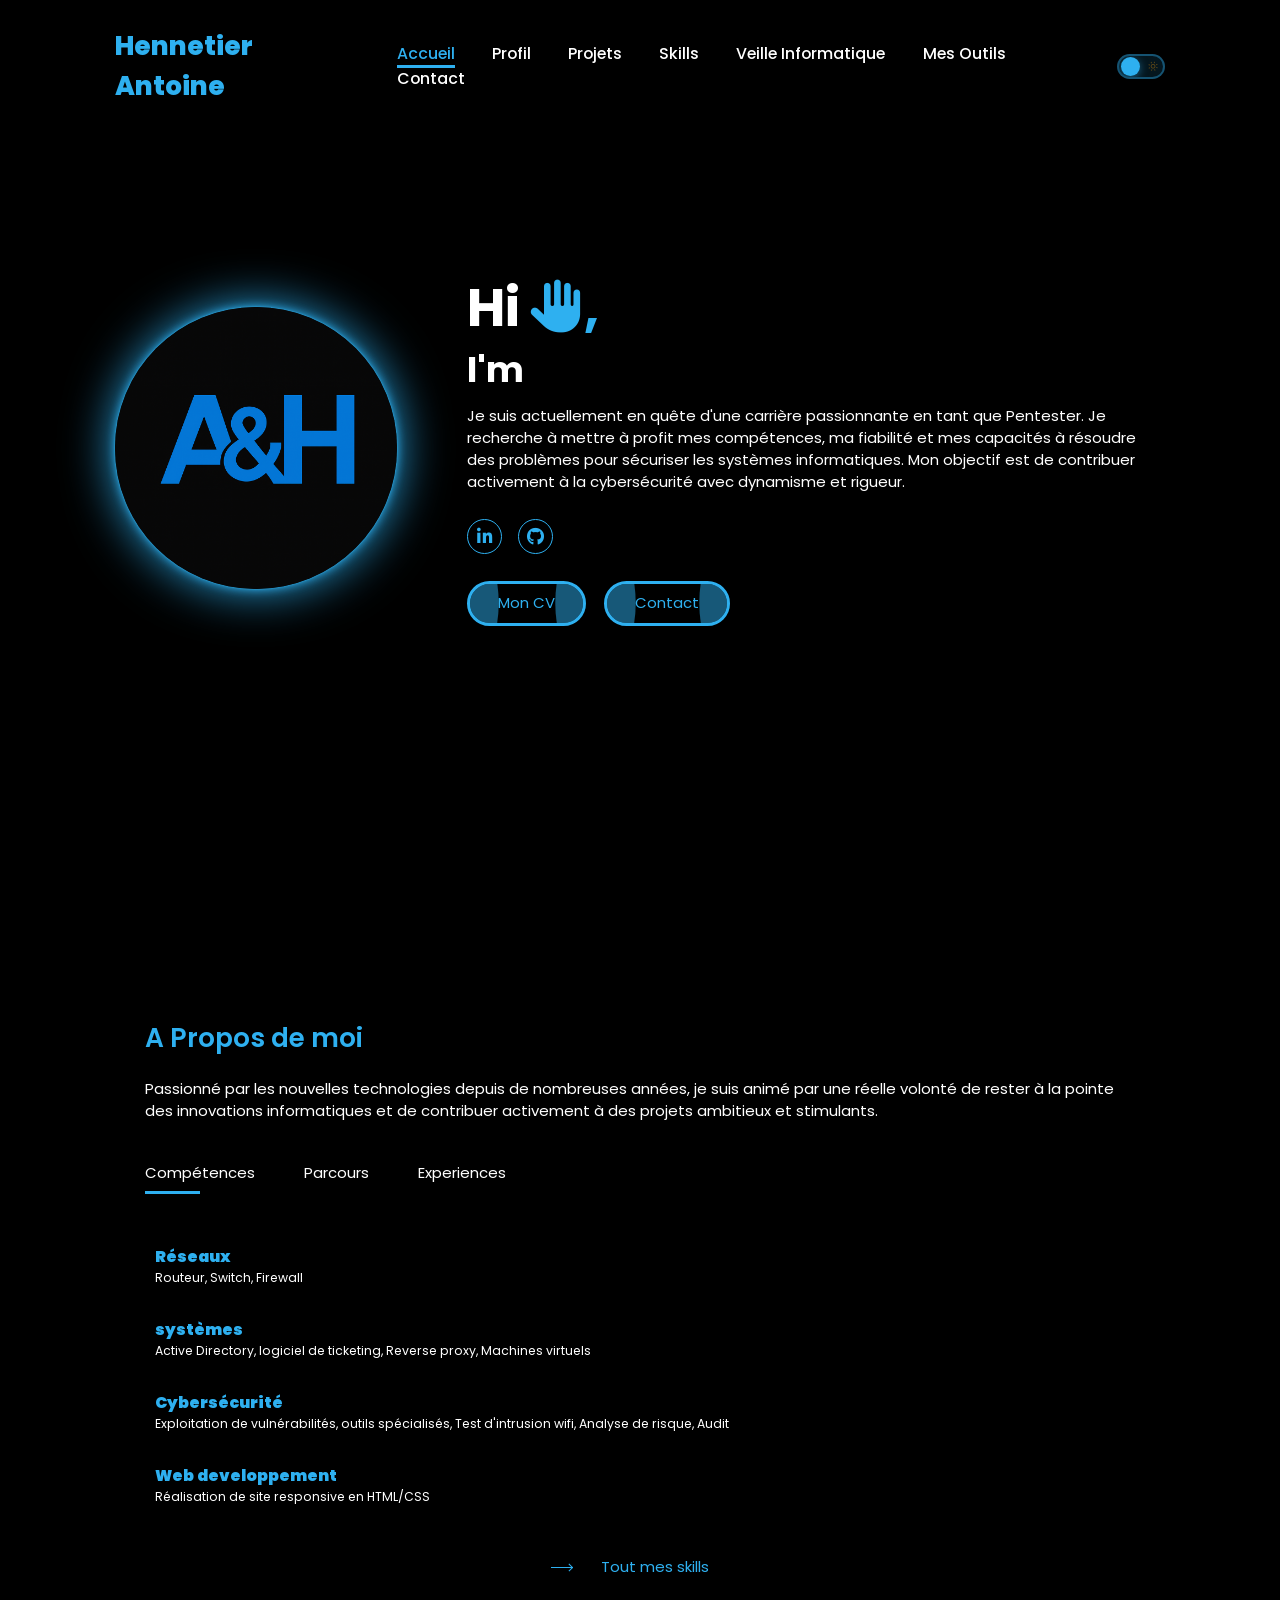
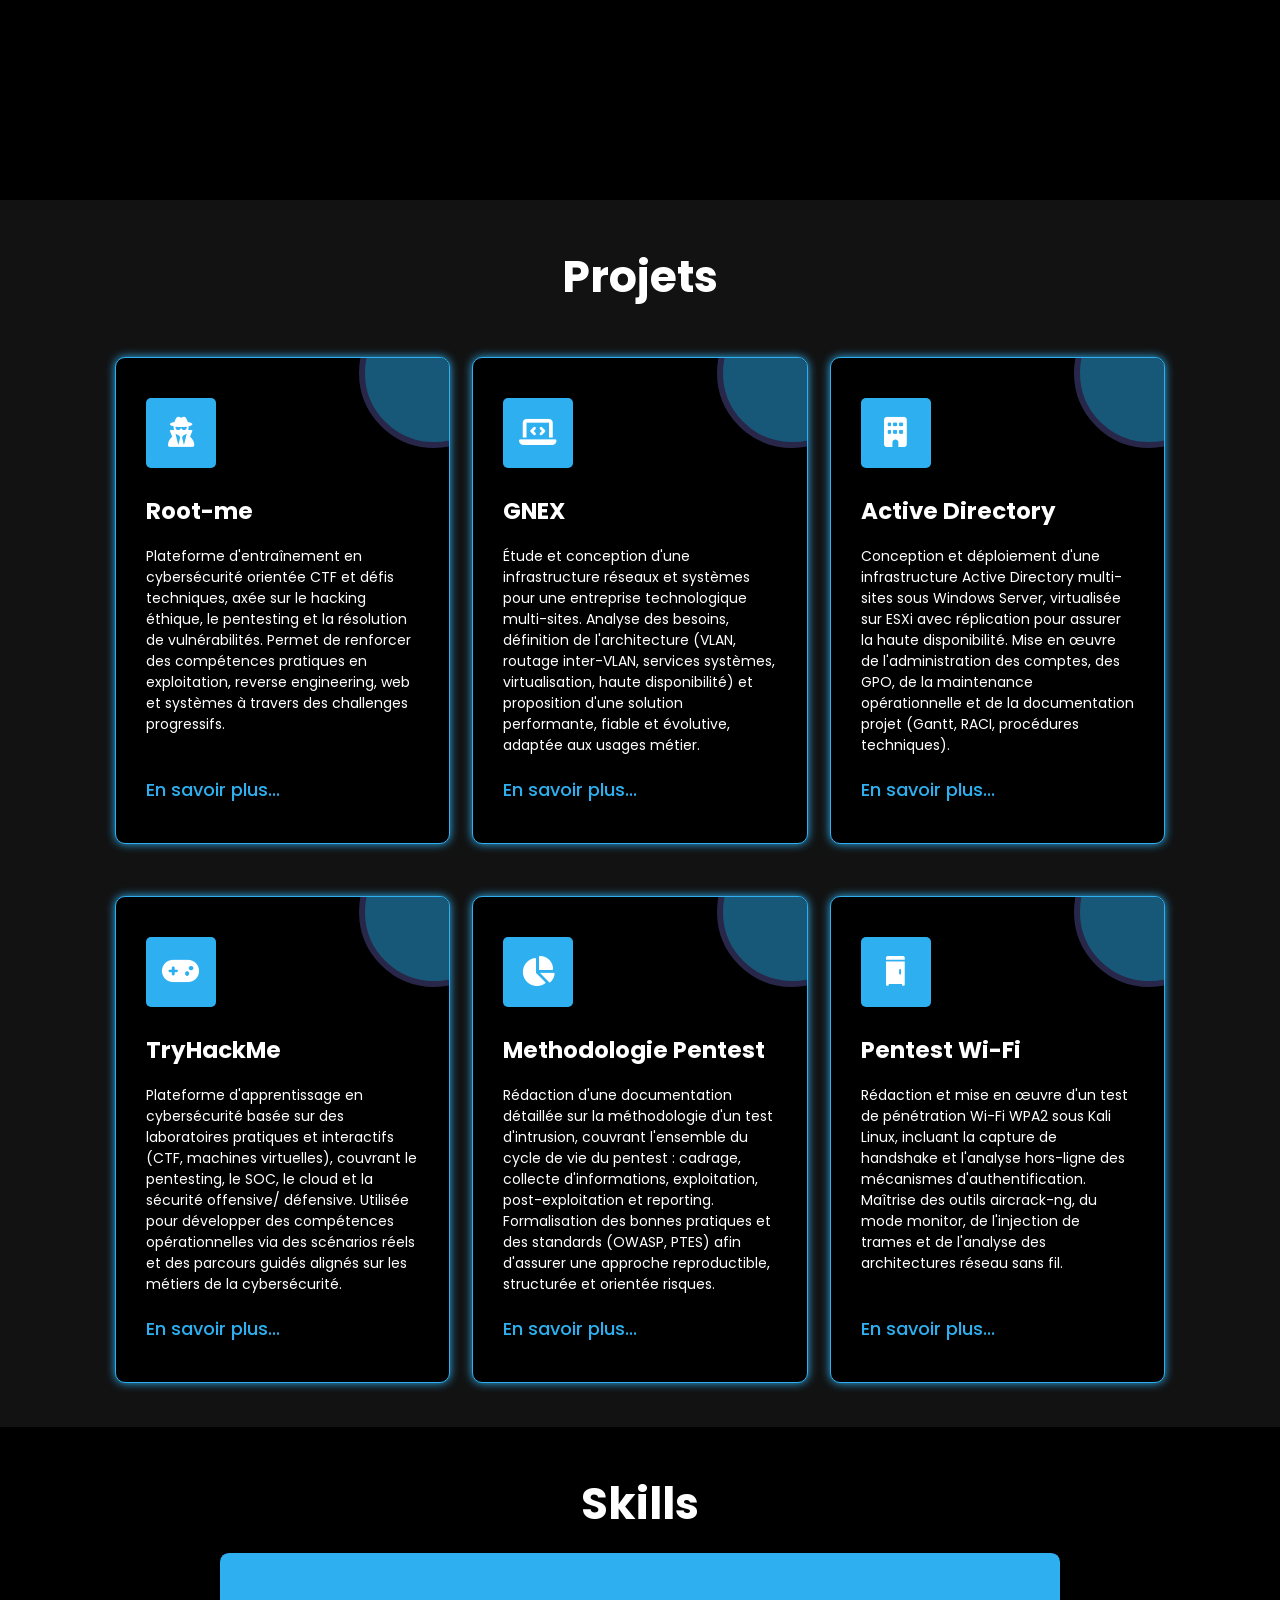
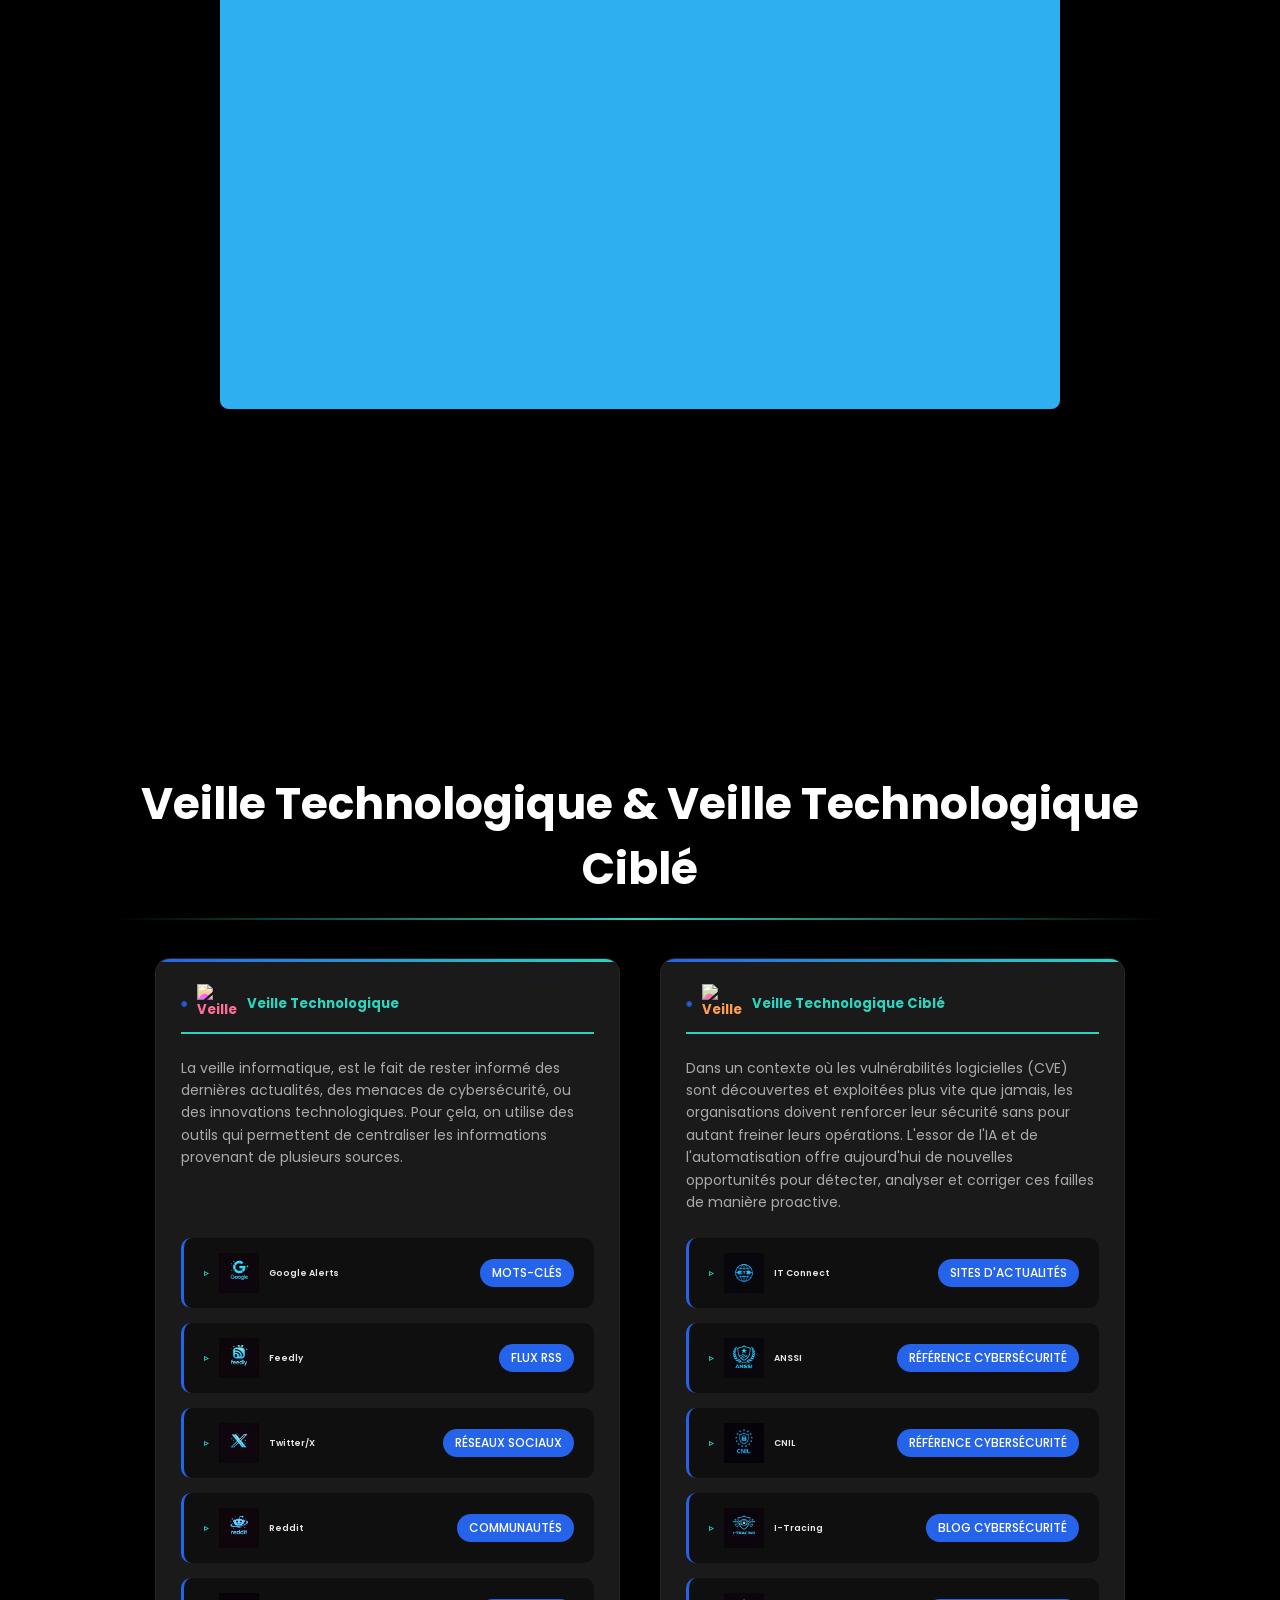
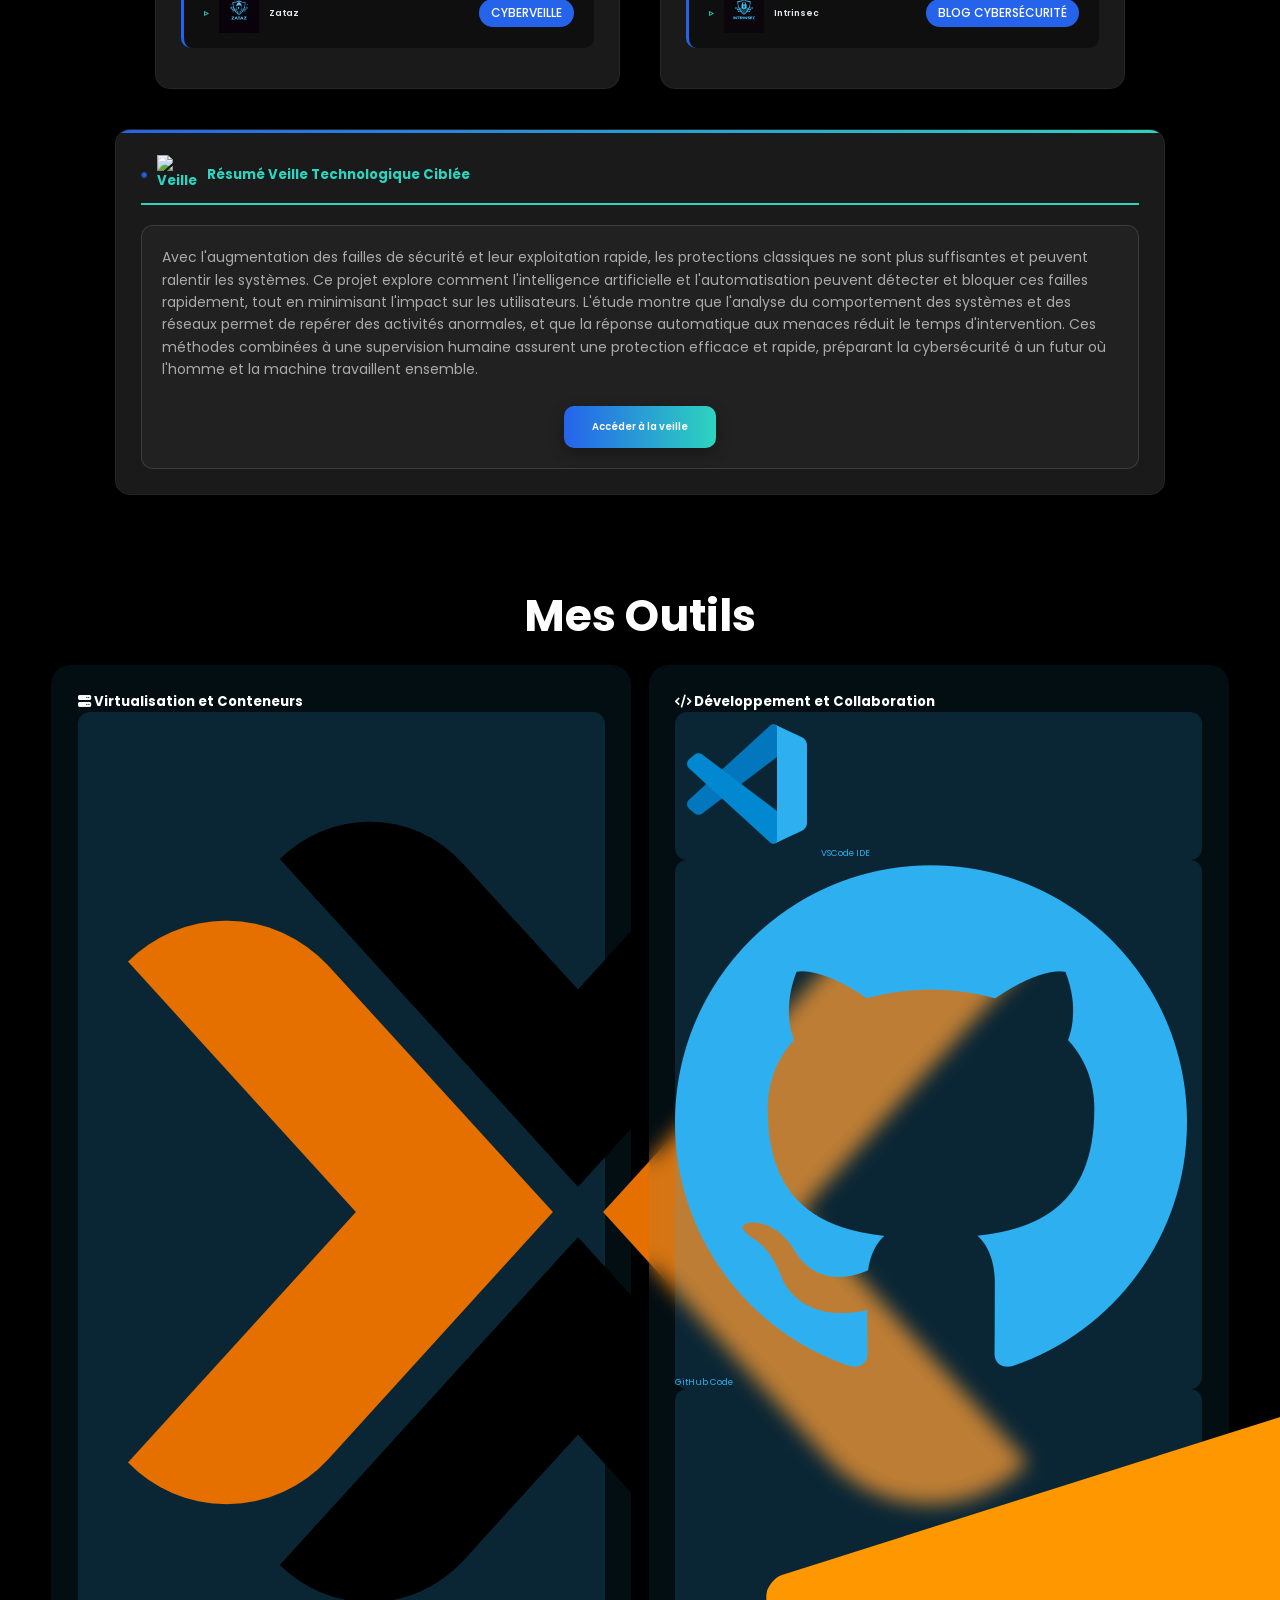
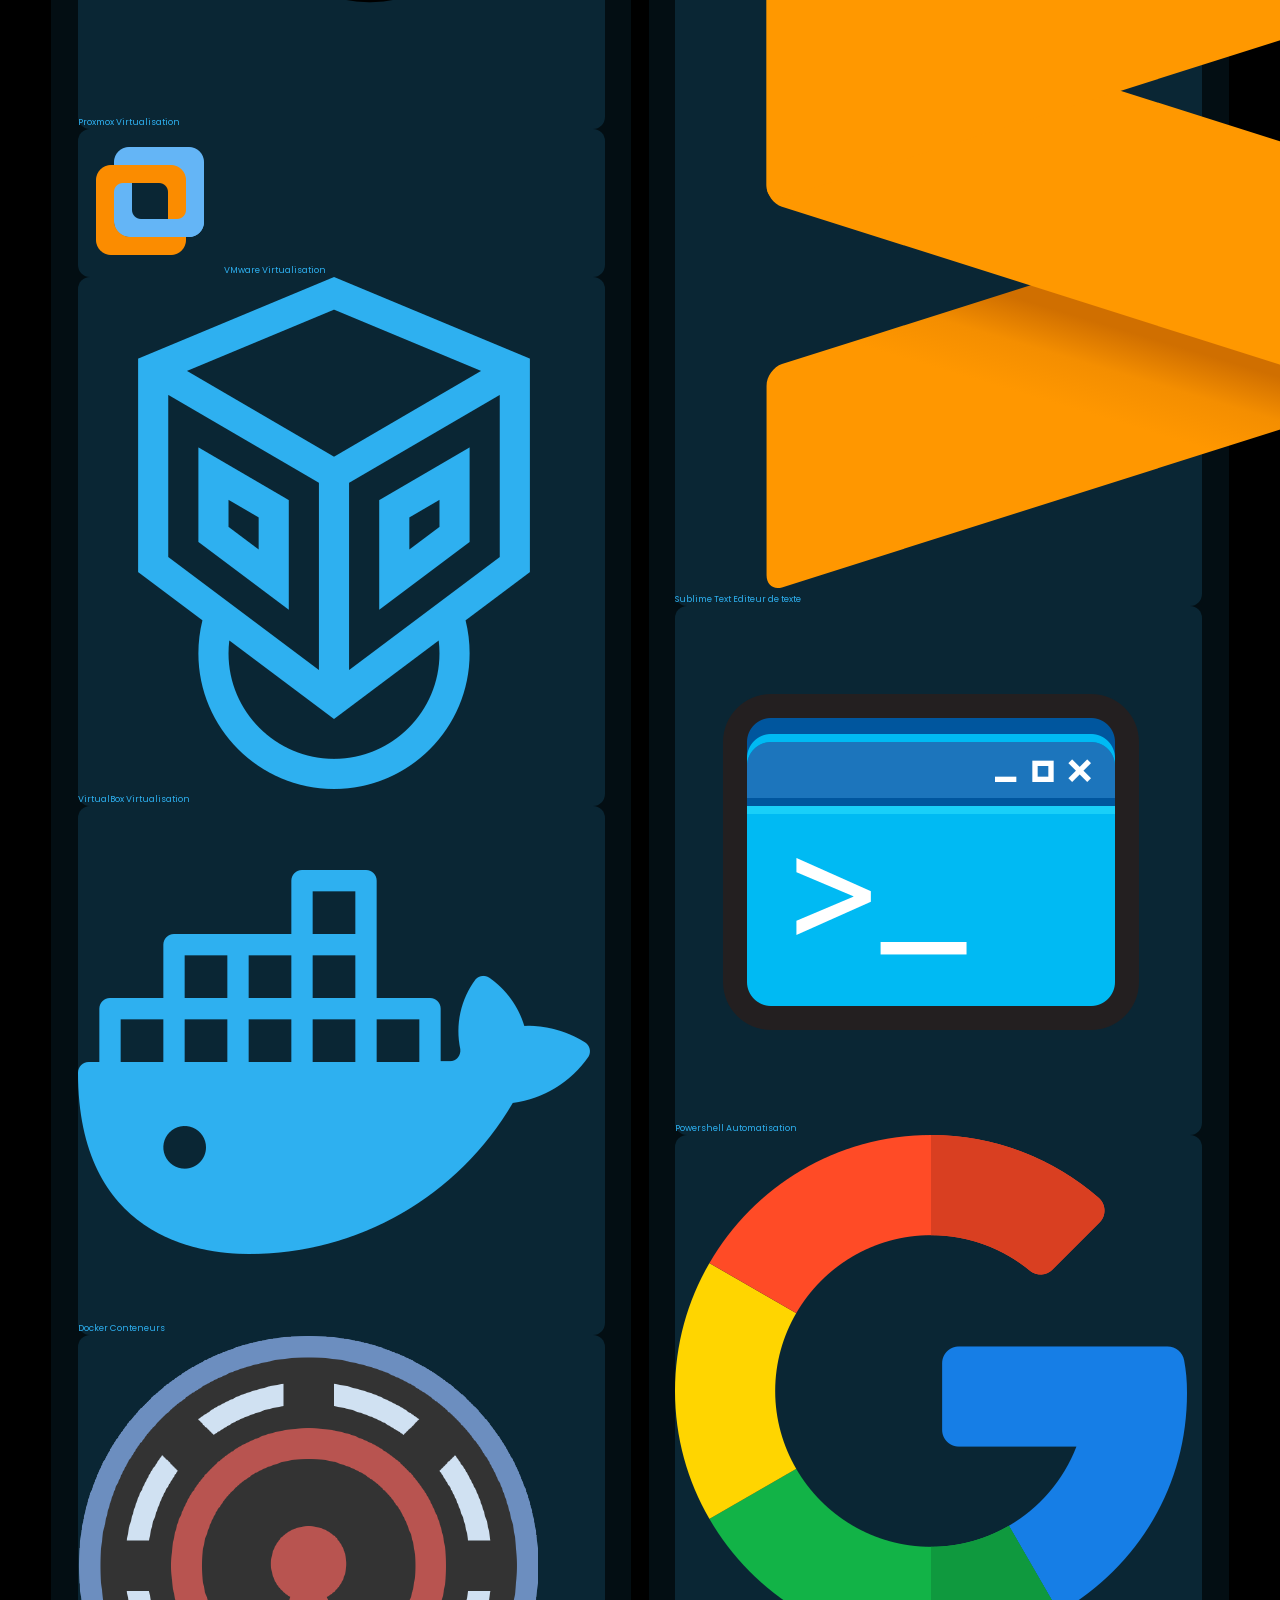
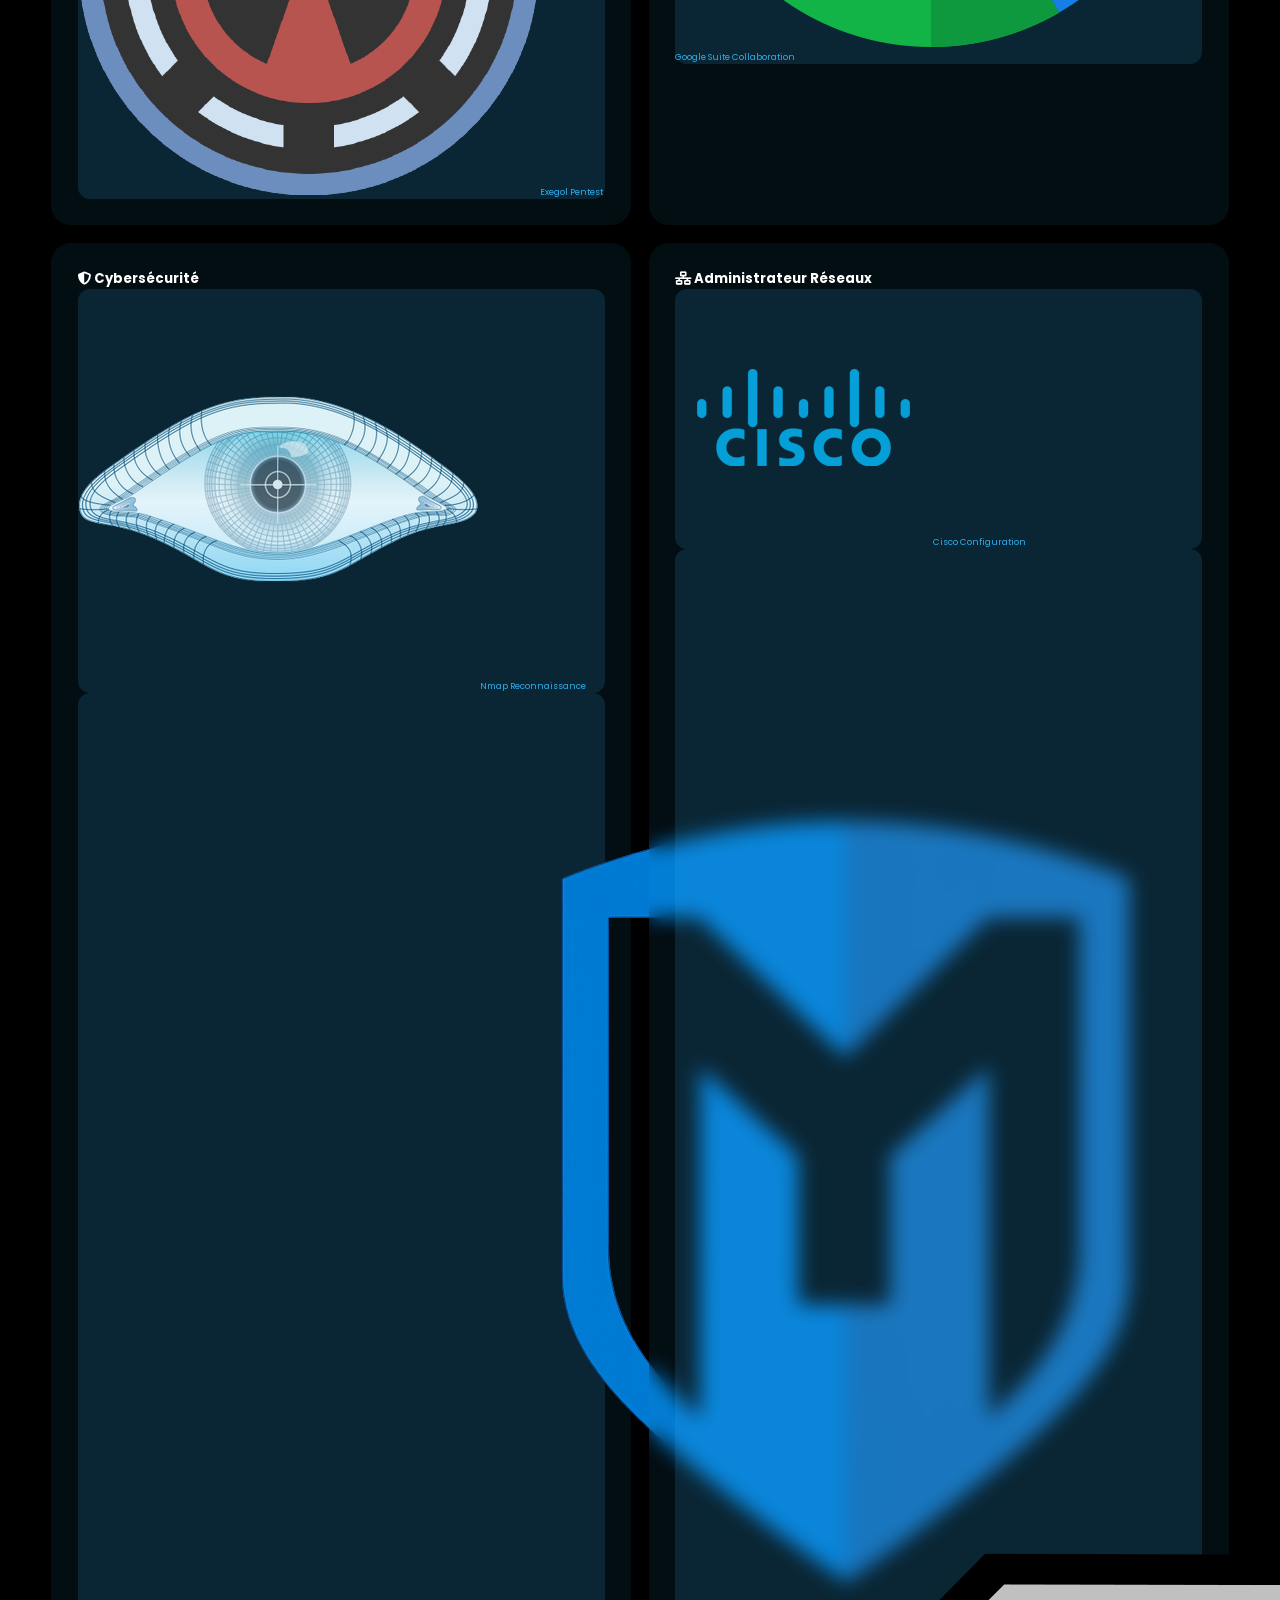
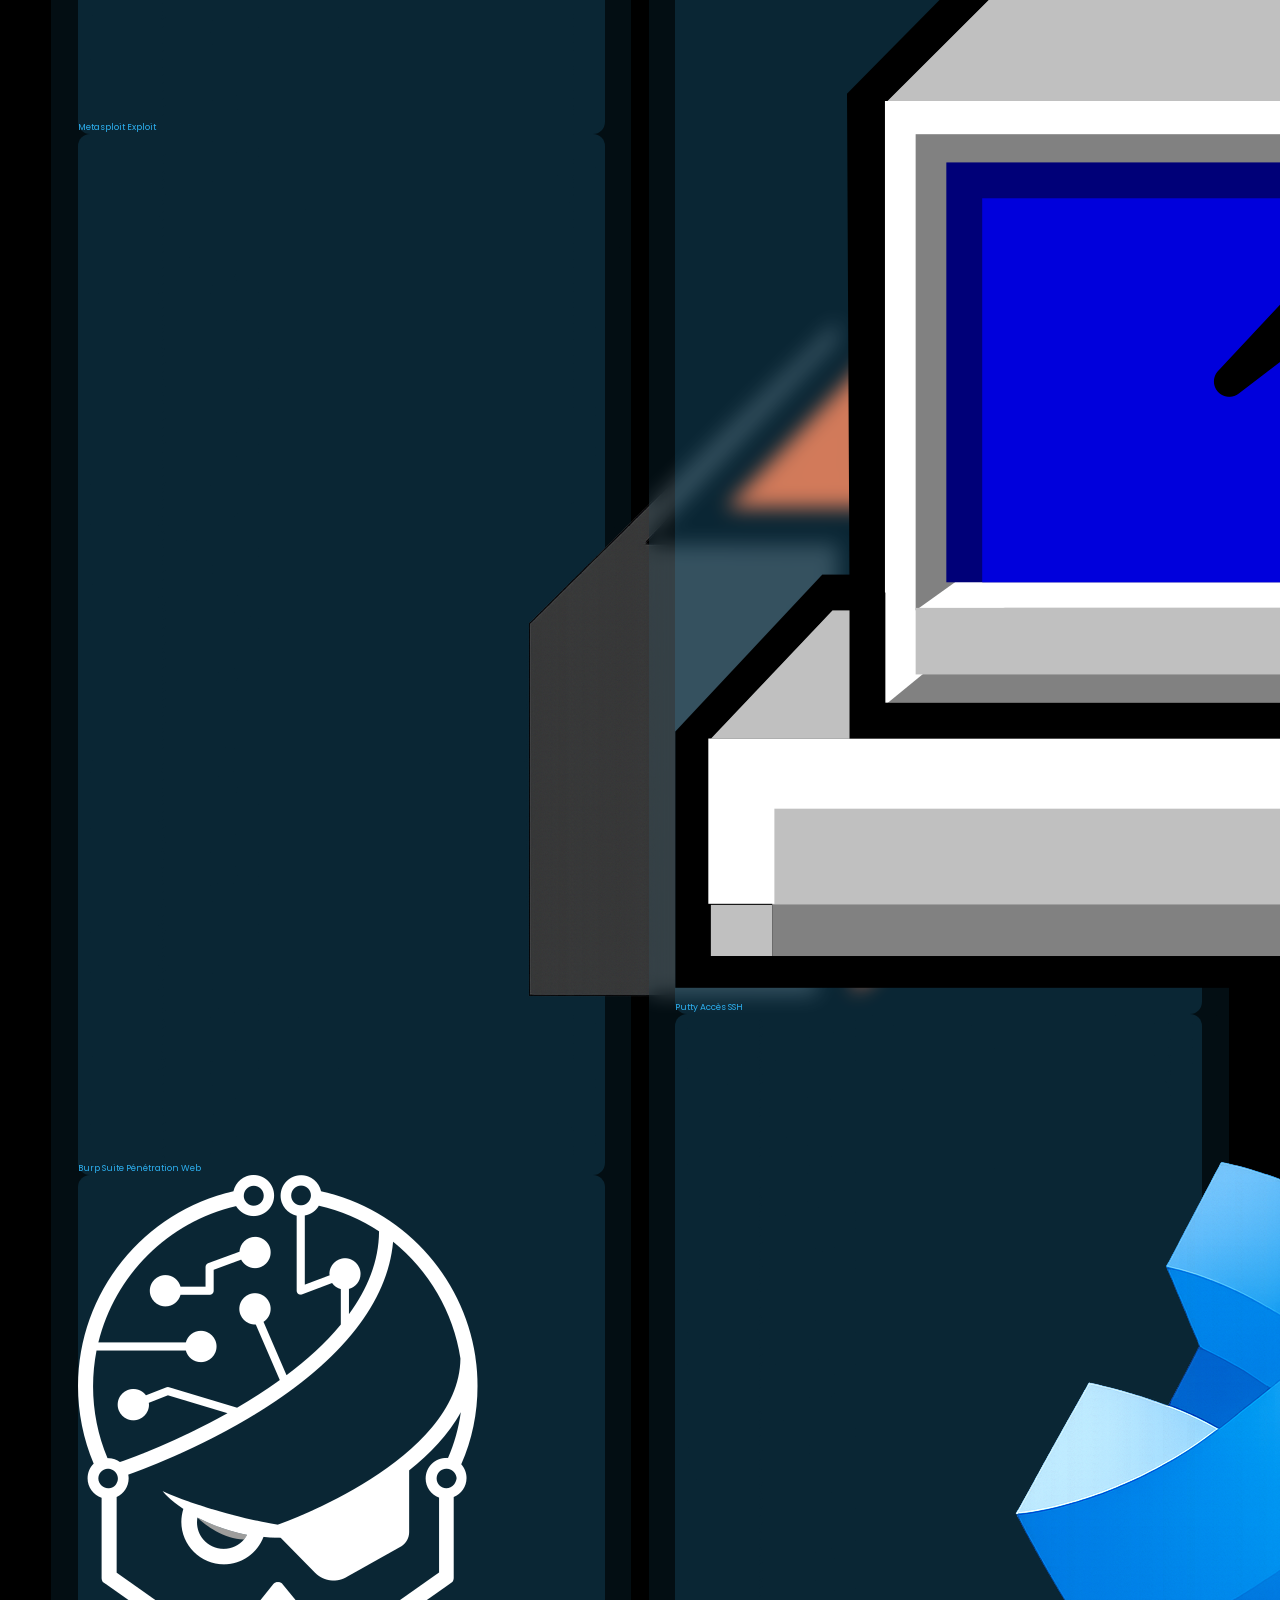
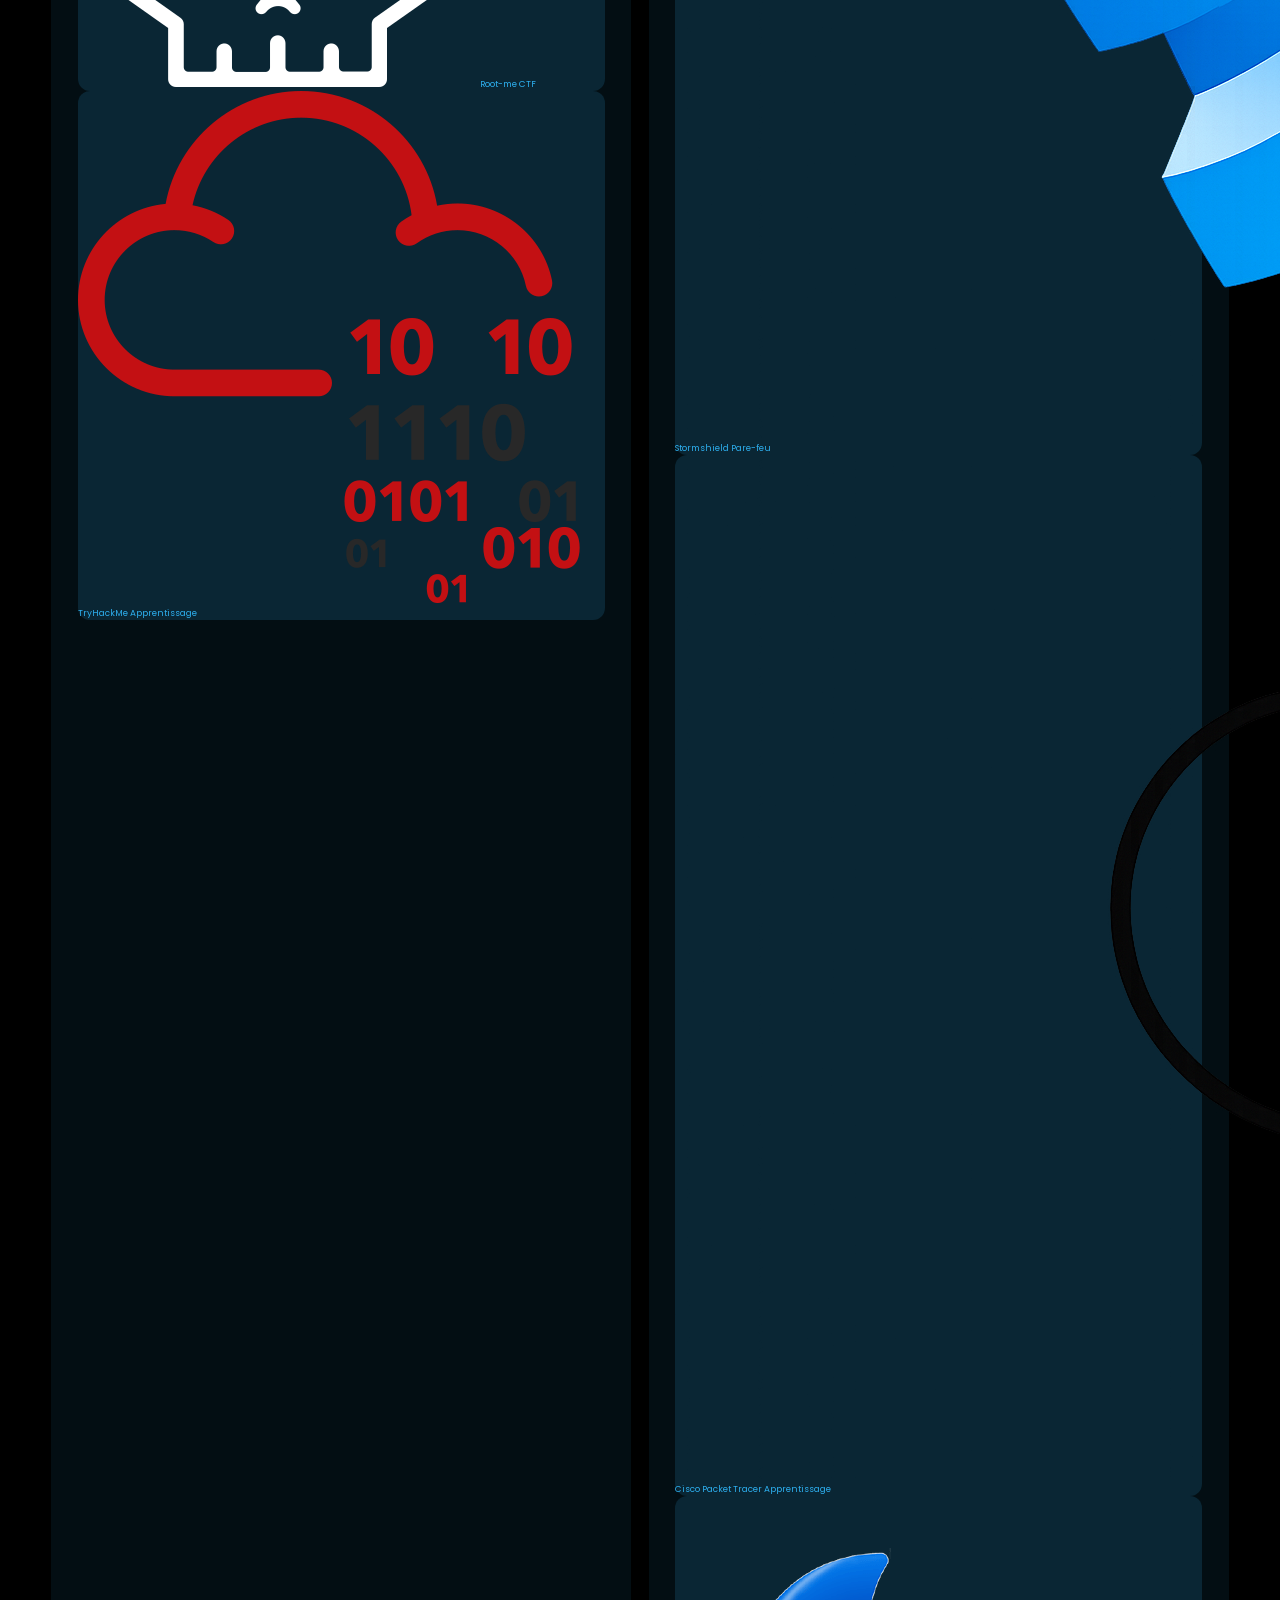
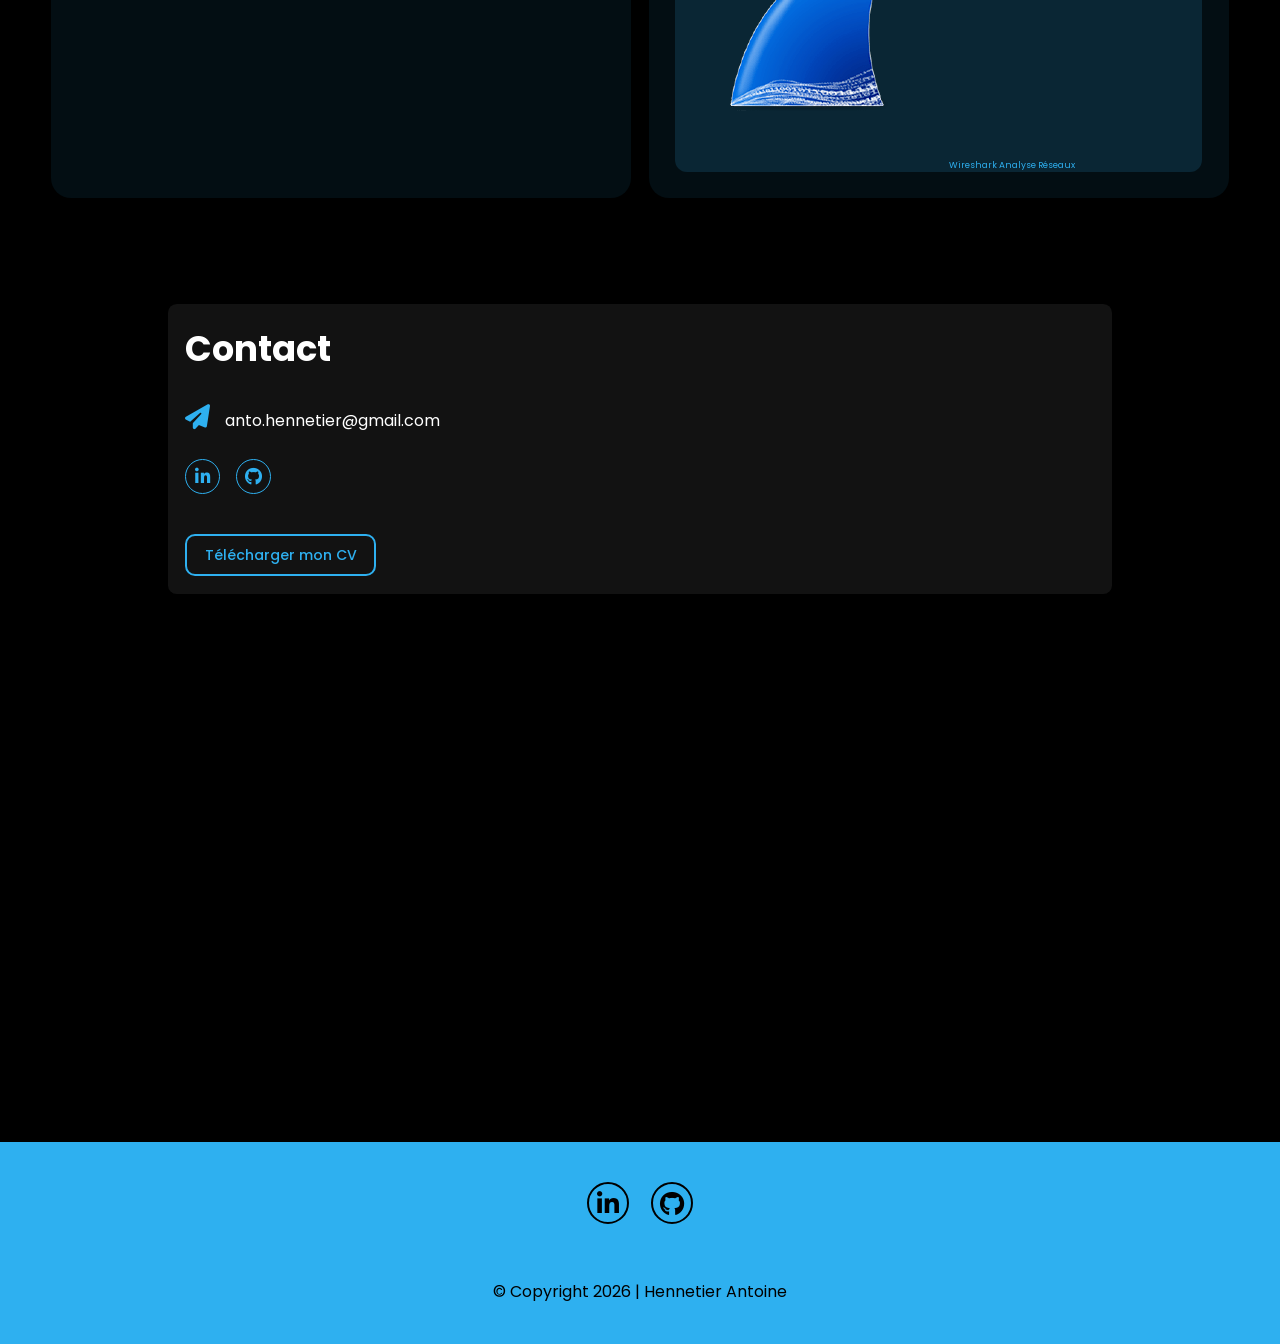
==== index.html @ b27780e6 "test" ====
<!DOCTYPE html>

<html lang="en">
  <head>
    <meta charset="UTF-8" />
    <meta name="viewport" content="width=device-width, initial-scale=1.0" />
    <title>Antoine</title>
    <link rel="icon" href="favicon.png" />
    <link rel="stylesheet" href="style.css" />
    <link rel="stylesheet" href="https://unpkg.com/boxicons@2.1.4/css/boxicons.min.css">
    <link rel="stylesheet" href="theme-toggle.css">
    <!-- Font awesome import -->
    <link
      rel="stylesheet"
      href="https://cdnjs.cloudflare.com/ajax/libs/font-awesome/6.5.2/css/all.min.css"
      integrity="sha512-SnH5WK+bZxgPHs44uWIX+LLJAJ9/2PkPKZ5QiAj6Ta86w+fsb2TkcmfRyVX3pBnMFcV7oQPJkl9QevSCWr3W6A=="
      crossorigin="anonymous"
      referrerpolicy="no-referrer"
    />

    <link href="https://unpkg.com/aos@2.3.1/dist/aos.css" rel="stylesheet" />
    <script src="https://cdn.tailwindcss.com"></script>
  </head>
  <body>
    <header class="header">
      <a href="#home" class="logo">Hennetier Antoine</a>

      <i class="fa-solid fa-bars" id="menu-icon"></i>

      <nav class="navbar">
        <a href="#home" class="active">Accueil</a>
        <a href="#aboutme">Profil</a>
        <a href="#project">Projets</a>
        <a href="#all_skills">Skills</a>
        <a href="#veille"> Veille Informatique</a>
        <a href="#outils"> Mes Outils</a>
        <a href="#contact">Contact</a>
      </nav>

      <button class="theme-toggle" id="themeToggle" aria-label="Basculer le thème">
        <div class="toggle-track">
          <i class="bx bx-moon icon-moon"></i>
          <i class="bx bx-sun icon-sun"></i>
        </div>
        <div class="toggle-thumb"></div>
      </button>
    </header>

    <section class="home" id="home">
      <div class="home-img">
        <img src="favicon.png" alt="" />
      </div>

      <div class="home-content">
        <h1 data-aos="fade-left">
          Hi <i class="fa-solid fa-hand" style="color: #2eb0f0"></i
          ><span>,</span>
        </h1>
        <h3 class="typing-text" data-aos="fade-left">I'm <span></span></h3>
        <p data-aos="fade-left">
          Je suis actuellement en quête d'une carrière passionnante en tant que Pentester.
          Je recherche à mettre à profit mes compétences, ma fiabilité et mes capacités à 
          résoudre des problèmes pour sécuriser les systèmes informatiques. 
          Mon objectif est de contribuer activement à la cybersécurité avec dynamisme et rigueur.
        </p>

        <div class="social-icon" data-aos="fade-up" data-aos-duration="1000">
          <a href="https://www.linkedin.com/in/antoine-hennetier-092492327"
            ><i class="fa-brands fa-linkedin-in"></i
          ></a>
          <a href="https://github.com/dashboard"
            ><i class="fa-brands fa-github"></i
          ></a>
        </div>

        <div class="home-button" data-aos="zoom-in" data-aos-duration="1000">
          <a href="cvPortfolio.pdf">
            <button class="button button2">
              <p>Mon CV</p>
            </button>
          </a>
          <a href="#contact">
            <button class="button button2">
              <p>Contact</p>
            </button>
          </a>
        </div>
      </div>
    </section>

    <!-- About ME -->
    <section class="aboutme" id="aboutme">
      <div>
        <div class="container">
          <div class="row">
            <div class="about_col2">
              <h1 class="sub_title">A Propos de moi</h1>
              <p>
                Passionné par les nouvelles technologies depuis de nombreuses
                années, je suis animé par une réelle volonté de rester à la
                pointe des innovations informatiques et de contribuer activement
                à des projets ambitieux et stimulants.
              </p>
              <div class="tab_titles">
                <p class="tab_links active-link" onclick="opentab('skills')">
                  Compétences
                </p>
                <p class="tab_links" onclick="opentab('parcours')">Parcours</p>
                <p class="tab_links" onclick="opentab('experiences')">
                  Experiences
                </p>
              </div>
              <div class="tab_contents active-tab" id="skills">
                <ul>
                  <li>
                    <span> Réseaux</span><br />
                    Routeur, Switch, Firewall
                  </li>
                  <li>
                    <span> systèmes</span><br />
                    Active Directory, logiciel de ticketing, Reverse proxy, Machines virtuels
                  </li>
                  <li>
                    <span>Cybersécurité</span><br />
                    Exploitation de vulnérabilités, outils spécialisés, Test d'intrusion wifi, Analyse de risque, Audit
                  </li>
                  <li>
                    <span> Web developpement </span><br />
                    Réalisation de site responsive en HTML/CSS
                  </li>
                </ul>
                <a href="#all_skills">
                  <div class="arrow"></div>
                  <p>Tout mes skills</p>
                </a>
              </div>
              <div class="tab_contents" id="parcours">
                <ul>
                   <li>
                    <span>2026 - 2029</span><br />
                    Licence et Master en alternance de 3 ans au
                    <a href="" class="learn-more"
                      ></a
                    >
                  </li>
                  <li>
                    <span>2024 - 2026</span><br />
                    BTS SIO option SISR en alternance de 2 ans au
                    <a href="https://www.credit-agricole.fr/ca-pca/particulier.html" class="learn-more"
                      >Crédit Agricole</a
                    >
                  </li>
                  <li>
                    <span>2021 - 2024</span><br />
                    Baccalauréat Général Option Maths, Numérique Science Informatique
                    <a href="https://www.lycee-eucalyptus.fr/" class="learn-more">
                      Lycée les Eucalyptus</a
                    >
                  </li>
                  <li>
                    <span>2023 - 2024</span><br />
                    Préparation Militaire Marine 
                    <a href="https://lamarinerecrute.gouv.fr/trouver-sa-voie/initiation-avoir-une-premiere-experience/preparation-militaire-marine" class="learn-more"
                      >Préparation Militaire</a
                    >
                  </li>
                </ul>
              </div>
              <div class="tab_contents" id="experiences">
                <ul>
                  <li>
                    <span>Certifications </span><br /><br />
                    <ul>
                      <a href="CS50.pdf">CS50 Harvard</a>
                    </ul>
                    <ul>
                      <a href="pre.pdf">Pre securité</a>
                    </ul>
                    <ul>
                      <a href="Cybersécurité_101.pdf">Cybersécurité 101</a>
                    </ul>
                  </li>
                  <li>
                    <span>Diplomes</span><br /><br />
                    <ul>BTS SIO Option SISR</ul>
                    <ul>Baccalauréat Général Option Math, Numérique Science Informatique</ul>
                  </li>
                  <li>
                    <span>Formations</span><br />
                    <ul>
                      <a href="pre.pdf">Feuille de compétence</a>
                    </ul>
                  </li>
                </ul>
              </div>
            </div>
          </div>
        </div>
      </div>
    </section>

    <script>
      var tablinks = document.getElementsByClassName("tab_links");
      var tabcontents = document.getElementsByClassName("tab_contents");

      function opentab(tabname) {
        for (tablink of tablinks) {
          tablink.classList.remove("active-link");
        }
        for (tabcontent of tabcontents) {
          tabcontent.classList.remove("active-tab");
        }
        event.currentTarget.classList.add("active-link");
        document.getElementById(tabname).classList.add("active-tab");
      }
    </script>

    <section class="services" id="project">
      <h2 class="heading">Projets</h2>

      <div class="service-container">
        <div class="single-service" data-aos="zoom-in-up">
          <div class="content">
            <span class="icon">
              <i class="fa-solid fa-user-secret"></i>
            </span>
            <h3 class="title">Root-me</h3>
            <p class="description">
              Plateforme d'entraînement en cybersécurité orientée CTF et défis 
              techniques, axée sur le hacking éthique, le pentesting et la résolution
              de vulnérabilités. Permet de renforcer des compétences pratiques en 
              exploitation, reverse engineering, web et systèmes à travers des 
              challenges progressifs.
              <br><br>
            </p>
            <a href="https://www.root-me.org/antoine-700576?lang=fr#ec681c17133304375dda5c1f813e6b80" class="learn-more"
              >En savoir plus...</a>
          </div>
          <span class="circle-before"></span>
        </div>

        <div class="single-service" data-aos="zoom-in-up">
          <div class="content">
            <span class="icon">
              <i class="fas fa-laptop-code"></i>
            </span>
            <h3 class="title">GNEX</h3>
            <p class="description">
              Étude et conception d'une infrastructure réseaux et systèmes pour une entreprise 
              technologique multi-sites. Analyse des besoins, définition de l'architecture 
              (VLAN, routage inter-VLAN, services systèmes, virtualisation, haute disponibilité) 
              et proposition d'une solution performante, fiable et évolutive, adaptée aux usages 
              métier.
            </p>
            <a href="gnex.html" class="learn-more">En savoir plus...</a>
          </div>
          <span class="circle-before"></span>
        </div>

        <div class="single-service" data-aos="zoom-in-up">
          <div class="content">
            <span class="icon">
              <i class="fa-solid fa-building"></i>
            </span>
            <h3 class="title">Active Directory</h3>
            <p class="description">
              Conception et déploiement d'une infrastructure Active Directory 
              multi-sites sous Windows Server, virtualisée sur ESXi avec réplication 
              pour assurer la haute disponibilité. Mise en œuvre de l'administration 
              des comptes, des GPO, de la maintenance opérationnelle et de la 
              documentation projet (Gantt, RACI, procédures techniques).
            </p>
            <a href="active-directory.html" class="learn-more" id="all_skills">En savoir plus...</a>
          </div>
          <span class="circle-before"></span>
        </div>

        <div class="single-service" data-aos="zoom-in-up">
          <div class="content">
            <span class="icon">
              <i class="fa-solid fa-gamepad"></i>
            </span>
            <h3 class="title">TryHackMe</h3>
            <p class="description">
              Plateforme d'apprentissage en cybersécurité basée sur des 
              laboratoires pratiques et interactifs (CTF, machines virtuelles),
              couvrant le pentesting, le SOC, le cloud et la sécurité offensive/
              défensive. Utilisée pour développer des compétences opérationnelles
              via des scénarios réels et des parcours guidés alignés sur les métiers
              de la cybersécurité.
            </p>
            <a href="https://tryhackme.com/p/Xray6" class="learn-more">En savoir plus...</a>
          </div>
          <span class="circle-before"></span>
        </div>

        <div class="single-service" data-aos="zoom-in-up">
          <div class="content">
            <span class="icon">
              <i class="fas fa-chart-pie"></i>
            </span>
            <h3 class="title">Methodologie Pentest</h3>
            <p class="description">
              Rédaction d'une documentation détaillée sur la méthodologie d'un test 
              d'intrusion, couvrant l'ensemble du cycle de vie du pentest : cadrage, 
              collecte d'informations, exploitation, post-exploitation et reporting.
              Formalisation des bonnes pratiques et des standards (OWASP, PTES) afin 
              d'assurer une approche reproductible, structurée et orientée risques.
            </p>
            <a href="methodopent.pdf" class="learn-more">En savoir plus...</a>
          </div>
          <span class="circle-before"></span>
        </div>

        <div class="single-service" data-aos="zoom-in-up">
          <div class="content">
            <span class="icon">
              <i class="fa-solid fa-toilet-portable"></i>
            </span>
            <h3 class="title">Pentest Wi-Fi</h3>
            <p class="description">
              Rédaction et mise en œuvre d'un test de pénétration Wi-Fi WPA2 sous 
              Kali Linux, incluant la capture de handshake et l'analyse hors-ligne 
              des mécanismes d'authentification. Maîtrise des outils aircrack-ng, 
              du mode monitor, de l'injection de trames et de l'analyse des 
              architectures réseau sans fil.
              <br><br>
            </p>
            <a href="wifi.pdf" class="learn-more">En savoir plus...</a>
          </div>
          <span class="circle-before"></span>
        </div>
      </div>
    </section>

    <section class="skills" id="skills">
      <h2 class="heading">Skills</h2>
      <div class="container">
        <div class="row" id="skillsContainer">
          <div class="bar" data-aos="flip-left">
            <div class="info">
              <img src="reseaux.png" />
              <span>Administation Réseaux</span>
            </div>
          </div>
          <div class="bar" data-aos="flip-left">
            <div class="info">
              <img src="adminsysone.png" />
              <span>Administation Systèmes</span>
            </div>
          </div>
          <div class="bar" data-aos="flip-left">
            <div class="info">
              <img src="cyber.png" />
              <span>Cybersécurité</span>
            </div>
          </div>
          <div class="bar" data-aos="flip-left">
            <div class="info">
              <img src="AD.png" />
              <span>Active Directory</span>
            </div>
          </div>
          <div class="bar" data-aos="flip-left">
            <div class="info">
              <img src="dns.png" />
              <span>DNS</span>
            </div>
          </div>
          <div class="bar" data-aos="flip-left">
            <div class="info">
              <img src="DHCP.png" />
              <span>DHCP</span>
            </div>
          </div>
          <div class="bar" data-aos="flip-left">
            <div class="info">
              <img src="server.png" />
              <span>Routage</span>
            </div>
          </div>
          <div class="bar" data-aos="flip-left">
            <div class="info">
              <img src="virtualbox.png" />
              <span>Virtualisation</span>
            </div>
          </div>
          <div class="bar" data-aos="flip-left">
            <div class="info">
              <img src="sociale.png" />
              <span>Docker</span>
            </div>
          </div>
          <div class="bar" data-aos="flip-left">
            <div class="info">
              <img src="plate-forme-linux.png" />
              <span>Linux</span>
            </div>
          </div>
          <div class="bar" data-aos="flip-left">
            <div class="info">
              <img src="les-fenetres.png" />
              <span>Windows</span>
            </div>
          </div>
          <div class="bar" data-aos="flip-left">
            <div class="info">
              <img src="logo-mac-os.png" />
              <span>Mac OS</span>
            </div>
          </div>
          <div class="bar" data-aos="flip-left">
            <div class="info">
              <img src="html.png" />
              <span>HTML</span>
            </div>
          </div>
          <div class="bar" data-aos="flip-left">
            <div class="info">
              <img src="css.png" />
              <span>CSS</span>
            </div>
          </div>
          <div class="bar" data-aos="flip-left">
            <div class="info">
              <img src="python.png" />
              <span>Python</span>
            </div>
          </div>
        </div>
      </div>
    </section>

    <!-- Veille et patrimoine -->
    <section>
      <div class="tech-header" id="veille">
        <h1 class="heading">Veille Technologique & Veille Technologique Ciblé</h1>
      </div>

      <div class="tech-container">
        <!-- Veille Technologique Column -->
        <div class="tech-column">
          <h2>
            <img
              src="https://cdn-icons-png.flaticon.com/512/2103/2103633.png"
              class="tech-icon"
              style="filter: hue-rotate(180deg) saturate(2)"
              alt="Veille"
            />
            Veille Technologique
          </h2>
          <p class="tech-description">
            <br>
            La veille informatique, est le fait de rester informé des dernières
            actualités, des menaces de cybersécurité, ou des innovations
            technologiques. Pour çela, on utilise des outils qui permettent de
            centraliser les informations provenant de plusieurs sources.
            <br><br><br>
          </p>
          <div class="tech-card">
            <span>
              <img src="googleone.png" class="tech-icon" alt="Google Alerts" />
              Google Alerts
            </span>
            <div class="tech-tag">Mots-clés</div>
          </div>
          <div class="tech-card">
            <span>
              <img src="feedly.png" class="tech-icon" alt="Feedly" />
              Feedly
            </span>
            <div class="tech-tag">Flux RSS</div>
          </div>
          <div class="tech-card">
            <span>
              <img src="x.png" class="tech-icon" alt="Twitter" />
              Twitter/X
            </span>
            <div class="tech-tag">Réseaux sociaux</div>
          </div>
          <div class="tech-card">
            <span>
              <img src="reddit.png" class="tech-icon" style="filter: hue-rotate(20deg)" alt="Reddit" />
              Reddit
            </span>
            <div class="tech-tag">Communautés</div>
          </div>
          <div class="tech-card">
            <span>
              <img src="zataz.png" class="tech-icon" alt="Zataz" />
              Zataz
            </span>
            <div class="tech-tag">Cyberveille</div>
          </div>
        </div>

        <!-- Veille Ciblée Column -->
        <div class="tech-column">
          <h2>
            <img
              src="https://cdn-icons-png.flaticon.com/512/2103/2103633.png"
              class="tech-icon"
              style="filter: hue-rotate(220deg)"
              alt="Veille"
            />
            Veille Technologique Ciblé
          </h2>
          <p class="tech-description">
            <br>
            Dans un contexte où les vulnérabilités logicielles (CVE) sont découvertes 
            et exploitées plus vite que jamais, les organisations doivent renforcer leur 
            sécurité sans pour autant freiner leurs opérations. L'essor de l'IA et de 
            l'automatisation offre aujourd'hui de nouvelles opportunités pour détecter, 
            analyser et corriger ces failles de manière proactive.
          </p>
          <div class="tech-card">
            <span>
              <img src="connect.png" class="tech-icon" alt="IT Connect" />
              IT Connect
            </span>
            <div class="tech-tag">Sites d'actualités</div>
          </div>
          <div class="tech-card">
            <span>
              <img src="anssi.png" class="tech-icon" alt="ANSSI" />
              ANSSI
            </span>
            <div class="tech-tag">Référence Cybersécurité</div>
          </div>
          <div class="tech-card">
            <span>
              <img src="cnil.png" class="tech-icon" alt="CNIL" />
              CNIL
            </span>
            <div class="tech-tag">Référence Cybersécurité</div>
          </div>
          <div class="tech-card">
            <span>
              <img src="I-TRACING.png" class="tech-icon" alt="I-Tracing" />
              I-Tracing
            </span>
            <div class="tech-tag">Blog Cybersécurité</div>
          </div>
          <div class="tech-card">
            <span>
              <img src="intrinsec.png" class="tech-icon" alt="Intrinsec" />
              Intrinsec
            </span>
            <div class="tech-tag">Blog Cybersécurité</div>
          </div>
        </div>
      </div>

      <!-- Résumé Veille -->
      <div class="tech-column">
        <h2>
          <img src="https://cdn-icons-png.flaticon.com/512/2103/2103633.png" class="tech-icon" alt="Veille" />
          Résumé Veille Technologique Ciblée
        </h2>
        <div class="tech-content-box">
          <p class="tech-description">
            Avec l'augmentation des failles de sécurité et leur exploitation rapide, 
            les protections classiques ne sont plus suffisantes et peuvent ralentir 
            les systèmes. Ce projet explore comment l'intelligence artificielle et 
            l'automatisation peuvent détecter et bloquer ces failles rapidement, tout 
            en minimisant l'impact sur les utilisateurs. L'étude montre que l'analyse 
            du comportement des systèmes et des réseaux permet de repérer des activités 
            anormales, et que la réponse automatique aux menaces réduit le temps 
            d'intervention. Ces méthodes combinées à une supervision humaine assurent 
            une protection efficace et rapide, préparant la cybersécurité à un futur où 
            l'homme et la machine travaillent ensemble.
          </p>
          <div class="tech-button-box">
            <a href="https://docs.google.com/spreadsheets/d/1KQ4R7UDa0UlzjJIlZMLckLLw4BgvhJlL/edit"
              target="_blank"
              class="btn-tech">
              Accéder à la veille
            </a>
          </div>
        </div>
      </div>
    </section>

    <!-- Mes Outils -->
    <section class="outils" id="outils">
      <div class="container mx-auto px-4">
        <h2 class="heading">Mes Outils</h2>

        <!-- ✅ MODIFIÉ : flex Tailwind remplacé par outils-inner (CSS natif responsive) -->
        <div class="outils-inner">

          <!-- Virtualisation et Conteneurs -->
          <div class="category-card bg-[#121212] rounded-xl shadow-lg flex flex-col">
            <h2 class="text-2xl md:text-3xl font-semibold mb-6 text-[#2eb0f0] border-b-4 border-[#2eb0f0] pb-3 flex items-center">
              <i class="fas fa-server mr-3"></i> Virtualisation et Conteneurs
            </h2>
            <div class="grid gap-4 flex-grow">
              <div class="skill2 p-4 flex items-center gap-4 text-lg bg-[#000000] text-white rounded-lg">
                <img src="proxmox_logo.png" alt="Proxmox" class="w-12 h-12 flex-shrink-0" />
                <span class="flex-grow min-w-0">Proxmox</span>
                <span class="text-xs bg-blue-500 text-white rounded-full px-3 py-1.5 whitespace-nowrap flex-shrink-0">Virtualisation</span>
              </div>
              <div class="skill2 p-4 flex items-center gap-4 text-lg bg-[#000000] text-white rounded-lg">
                <img src="vmware.png" alt="VMware" class="w-12 h-12 flex-shrink-0" />
                <span class="flex-grow min-w-0">VMware</span>
                <span class="text-xs bg-blue-500 text-white rounded-full px-3 py-1.5 whitespace-nowrap flex-shrink-0">Virtualisation</span>
              </div>
              <div class="skill2 p-4 flex items-center gap-4 text-lg bg-[#000000] text-white rounded-lg">
                <img src="virtualbox.png" alt="VirtualBox" class="w-12 h-12 flex-shrink-0" />
                <span class="flex-grow min-w-0">VirtualBox</span>
                <span class="text-xs bg-blue-500 text-white rounded-full px-3 py-1.5 whitespace-nowrap flex-shrink-0">Virtualisation</span>
              </div>
              <div class="skill2 p-4 flex items-center gap-4 text-lg bg-[#000000] text-white rounded-lg">
                <img src="sociale.png" alt="Docker" class="w-12 h-12 flex-shrink-0" />
                <span class="flex-grow min-w-0">Docker</span>
                <span class="text-xs bg-blue-500 text-white rounded-full px-3 py-1.5 whitespace-nowrap flex-shrink-0">Conteneurs</span>
              </div>
              <div class="skill2 p-4 flex items-center gap-4 text-lg bg-[#000000] text-white rounded-lg">
                <img src="exegol.png" alt="Exegol" class="w-12 h-12 flex-shrink-0" />
                <span class="flex-grow min-w-0">Exegol</span>
                <span class="text-xs bg-blue-500 text-white rounded-full px-3 py-1.5 whitespace-nowrap flex-shrink-0">Pentest</span>
              </div>
            </div>
          </div>

          <!-- Développement et Collaboration -->
          <div class="category-card bg-[#121212] rounded-xl shadow-lg flex flex-col">
            <h2 class="text-2xl md:text-3xl font-semibold mb-6 text-[#2eb0f0] border-b-4 border-[#2eb0f0] pb-3 flex items-center">
              <i class="fas fa-code mr-3"></i> Développement et Collaboration
            </h2>
            <div class="grid gap-4 flex-grow">
              <div class="skill2 p-4 flex items-center gap-4 text-lg bg-[#000000] text-white rounded-lg">
                <img src="vscode.png" alt="VSCode" class="w-12 h-12 flex-shrink-0" />
                <span class="flex-grow min-w-0">VSCode</span>
                <span class="text-xs bg-blue-500 text-white rounded-full px-3 py-1.5 whitespace-nowrap flex-shrink-0">IDE</span>
              </div>
              <div class="skill2 p-4 flex items-center gap-4 text-lg bg-[#000000] text-white rounded-lg">
                <img src="github.png" alt="GitHub" class="w-12 h-12 flex-shrink-0" />
                <span class="flex-grow min-w-0">GitHub</span>
                <span class="text-xs bg-blue-500 text-white rounded-full px-3 py-1.5 whitespace-nowrap flex-shrink-0">Code</span>
              </div>
              <div class="skill2 p-4 flex items-center gap-4 text-lg bg-[#000000] text-white rounded-lg">
                <img src="sublimetext.svg" alt="Sublime Text" class="w-12 h-12 flex-shrink-0" />
                <span class="flex-grow min-w-0">Sublime Text</span>
                <span class="text-xs bg-blue-500 text-white rounded-full px-3 py-1.5 whitespace-nowrap flex-shrink-0">Editeur de texte</span>
              </div>
              <div class="skill2 p-4 flex items-center gap-4 text-lg bg-[#000000] text-white rounded-lg">
                <img src="powershell.png" alt="Powershell" class="w-12 h-12 flex-shrink-0" />
                <span class="flex-grow min-w-0">Powershell</span>
                <span class="text-xs bg-blue-500 text-white rounded-full px-3 py-1.5 whitespace-nowrap flex-shrink-0">Automatisation</span>
              </div>
              <div class="skill2 p-4 flex items-center gap-4 text-lg bg-[#000000] text-white rounded-lg">
                <img src="google.png" alt="Google Suite" class="w-12 h-12 flex-shrink-0" />
                <span class="flex-grow min-w-0">Google Suite</span>
                <span class="text-xs bg-blue-500 text-white rounded-full px-3 py-1.5 whitespace-nowrap flex-shrink-0">Collaboration</span>
              </div>
            </div>
          </div>

          <!-- Cybersécurité -->
          <div class="category-card bg-[#121212] rounded-xl shadow-lg flex flex-col">
            <h2 class="text-2xl md:text-3xl font-semibold mb-6 text-[#2eb0f0] border-b-4 border-[#2eb0f0] pb-3 flex items-center">
              <i class="fas fa-shield-alt mr-3"></i> Cybersécurité
            </h2>
            <div class="grid gap-4 flex-grow">
              <div class="skill2 p-4 flex items-center gap-4 text-lg bg-[#000000] text-white rounded-lg">
                <img src="nmap.png" alt="Nmap" class="w-12 h-12 flex-shrink-0" />
                <span class="flex-grow min-w-0">Nmap</span>
                <span class="text-xs bg-blue-500 text-white rounded-full px-3 py-1.5 whitespace-nowrap flex-shrink-0">Reconnaissance</span>
              </div>
              <div class="skill2 p-4 flex items-center gap-4 text-lg bg-[#000000] text-white rounded-lg">
                <img src="metasploit.png" alt="Metasploit" class="w-12 h-12 flex-shrink-0" />
                <span class="flex-grow min-w-0">Metasploit</span>
                <span class="text-xs bg-blue-500 text-white rounded-full px-3 py-1.5 whitespace-nowrap flex-shrink-0">Exploit</span>
              </div>
              <div class="skill2 p-4 flex items-center gap-4 text-lg bg-[#000000] text-white rounded-lg">
                <img src="burp.png" alt="Burp Suite" class="w-12 h-12 flex-shrink-0" />
                <span class="flex-grow min-w-0">Burp Suite</span>
                <span class="text-xs bg-blue-500 text-white rounded-full px-3 py-1.5 whitespace-nowrap flex-shrink-0">Pénétration Web</span>
              </div>
              <div class="skill2 p-4 flex items-center gap-4 text-lg bg-[#000000] text-white rounded-lg">
                <img src="rootme.png" alt="Root-me" class="w-12 h-12 flex-shrink-0" />
                <span class="flex-grow min-w-0">Root-me</span>
                <span class="text-xs bg-blue-500 text-white rounded-full px-3 py-1.5 whitespace-nowrap flex-shrink-0">CTF</span>
              </div>
              <div class="skill2 p-4 flex items-center gap-4 text-lg bg-[#000000] text-white rounded-lg">
                <img src="tryhackme.png" alt="TryHackMe" class="w-12 h-12 flex-shrink-0" />
                <span class="flex-grow min-w-0">TryHackMe</span>
                <span class="text-xs bg-blue-500 text-white rounded-full px-3 py-1.5 whitespace-nowrap flex-shrink-0">Apprentissage</span>
              </div>
            </div>
          </div>

          <!-- Administrateur Réseaux -->
          <div class="category-card bg-[#121212] rounded-xl shadow-lg flex flex-col">
            <h2 class="text-2xl md:text-3xl font-semibold mb-6 text-[#2eb0f0] border-b-4 border-[#2eb0f0] pb-3 flex items-center">
              <i class="fas fa-network-wired mr-3"></i> Administrateur Réseaux
            </h2>
            <div class="grid gap-4 flex-grow">
              <div class="skill2 p-4 flex items-center gap-4 text-lg bg-[#000000] text-white rounded-lg">
                <img src="cisco.png" alt="Cisco" class="w-12 h-12 flex-shrink-0" />
                <span class="flex-grow min-w-0">Cisco</span>
                <span class="text-xs bg-blue-500 text-white rounded-full px-3 py-1.5 whitespace-nowrap flex-shrink-0">Configuration</span>
              </div>
              <div class="skill2 p-4 flex items-center gap-4 text-lg bg-[#000000] text-white rounded-lg">
                <img src="putty.png" alt="Putty" class="w-12 h-12 flex-shrink-0" />
                <span class="flex-grow min-w-0">Putty</span>
                <span class="text-xs bg-blue-500 text-white rounded-full px-3 py-1.5 whitespace-nowrap flex-shrink-0">Accès SSH</span>
              </div>
              <div class="skill2 p-4 flex items-center gap-4 text-lg bg-[#000000] text-white rounded-lg">
                <img src="storm.png" alt="Stormshield" class="w-12 h-12 flex-shrink-0" />
                <span class="flex-grow min-w-0">Stormshield</span>
                <span class="text-xs bg-blue-500 text-white rounded-full px-3 py-1.5 whitespace-nowrap flex-shrink-0">Pare-feu</span>
              </div>
              <div class="skill2 p-4 flex items-center gap-4 text-lg bg-[#000000] text-white rounded-lg">
                <img src="packet.png" alt="Cisco Packet Tracer" class="w-12 h-12 flex-shrink-0" />
                <span class="flex-grow min-w-0">Cisco Packet Tracer</span>
                <span class="text-xs bg-blue-500 text-white rounded-full px-3 py-1.5 whitespace-nowrap flex-shrink-0">Apprentissage</span>
              </div>
              <div class="skill2 p-4 flex items-center gap-4 text-lg bg-[#000000] text-white rounded-lg">
                <img src="wireshark.png" alt="Wireshark" class="w-12 h-12 flex-shrink-0" />
                <span class="flex-grow min-w-0">Wireshark</span>
                <span class="text-xs bg-blue-500 text-white rounded-full px-3 py-1.5 whitespace-nowrap flex-shrink-0">Analyse Réseaux</span>
              </div>
            </div>
          </div>

        </div><!-- fin outils-inner -->
      </div>
    </section>

    <!-- Contact -->
    <section class="contact" id="contact">
      <div class="container">
        <div class="row" id="cv">
          <div class="contact-left">
            <h1 class="sub-title">Contact</h1>
            <p>
              <i class="fa-solid fa-paper-plane"></i>anto.hennetier@gmail.com
            </p>
            <div class="social-icon">
              <a href="https://www.linkedin.com/in/antoine-hennetier-092492327"
                ><i class="fa-brands fa-linkedin-in"></i
              ></a>
              <a href="https://github.com/dashboard"
                ><i class="fa-brands fa-github"></i
              ></a>
            </div>
            <button class="btn-cv">
              <a href="cvPortfolio.pdf" download="cvPortfolio.pdf">Télécharger mon CV</a>
            </button>
          </div>
          <div class="contact-right">
          </div>
        </div>
      </div>
    </section>

    <footer class="footer">
      <div class="social">
        <a href="https://www.linkedin.com/in/antoine-hennetier-092492327"
          ><i class="fa-brands fa-linkedin-in"></i
        ></a>
        <a href="https://github.com/dashboard"
          ><i class="fa-brands fa-github"></i
        ></a>
      </div>
      <p class="copyright">© Copyright 2026 | Hennetier Antoine</p>
    </footer>

    <script src="script.js"></script>
    <script src="https://unpkg.com/aos@2.3.1/dist/aos.js"></script>
    <script>
      AOS.init();
    </script>
    <script src="theme-toggle.js"></script>
  </body>
</html>
---- style.css ----
@import url("https://fonts.googleapis.com/css2?family=Poppins:wght@100;200;300;400;500;600&display=swap");

* {
  margin: 0;
  padding: 0;
  box-sizing: border-box;
  text-decoration: none;
  border: none;
  outline: none;
  scroll-behavior: smooth;
  font-family: "Poppins", sans-serif;
}

:root {
  --bg-color: #000000;
  --second-bg-color: #121212;
  --text-color: #fff;
  --main-color: #2eb0f0;
  --tech-blue: #2563eb;
  --tech-teal: #2dd4bf;
  --tech-gray: #1a1a1a;
  --tech-light: #e5e7eb;
}

html {
  font-size: 62.5%;
  overflow-x: hidden;
}
body {
  background: var(--bg-color);
  color: var(--text-color);
}
html::-webkit-scrollbar { width: 0.8rem; }
html::-webkit-scrollbar-track { background: var(--bg-color); }
html::-webkit-scrollbar-thumb { background: var(--main-color); }

/* ============================
   HEADER / NAV
============================ */
.header {
  position: fixed;
  top: 0;
  left: 0;
  width: 100%;
  padding: 3rem 9%;
  background: rgba(0, 0, 0, 0.7);
  display: flex;
  justify-content: space-between;
  align-items: center;
  z-index: 100;
}
.logo {
  font-size: 3rem;
  color: var(--main-color);
  font-weight: 800;
  cursor: pointer;
  transition: 0.5s ease;
}
.logo:hover { transform: scale(1.1); }

.navbar a {
  font-size: 1.8rem;
  color: var(--text-color);
  margin-left: 4rem;
  font-weight: 500;
  transition: 0.3s ease;
  border-bottom: 3px solid transparent;
}
.navbar a:hover,
.navbar a.active {
  color: var(--main-color);
  border-bottom: 3px solid var(--main-color);
}
#menu-icon {
  font-size: 3.6rem;
  color: var(--main-color);
  display: none;
  cursor: pointer;
}

@media (max-width: 995px) {
  #menu-icon { display: block; margin-left: auto; }

  .navbar {
    position: absolute;
    top: 100%;
    right: 0;
    width: 50%;
    border-left: 3px solid var(--main-color);
    border-bottom: 3px solid var(--main-color);
    border-bottom-left-radius: 2rem;
    padding: 1rem 3%;
    background-color: var(--second-bg-color);
    display: none;
  }
  .navbar.active { display: block; }
  .navbar a {
    display: block;
    font-size: 2rem;
    margin: 3rem 0;
  }
  .navbar a:hover,
  .navbar a.active {
    padding: 1rem;
    border-radius: 0.5rem;
  }
}
@media (max-width: 480px) {
  .navbar { width: 75%; }
  .logo { font-size: 2.2rem; }
  .header { padding: 2rem 5%; }
}

/* ============================
   SECTIONS BASE
============================ */
section {
  min-height: 100vh;
  padding: 5rem 9%;
}

/* ============================
   HOME
============================ */
.home {
  display: flex;
  justify-content: center;
  align-items: center;
  gap: 8rem;
  background-color: var(--bg-color);
}
.home-img img {
  width: 22vw;
  border-radius: 50%;
  box-shadow: 0 0 2px var(--main-color), 0 0 10px var(--main-color), 0 0 50px var(--main-color);
  cursor: pointer;
  transition: 0.3s ease;
}
.home-img img:hover {
  box-shadow: 0 0 15px var(--main-color), 0 0 25px var(--main-color), 0 0 70px var(--main-color);
  transform: scale(1.01);
}
.home .home-content h1 { font-size: 6rem; font-weight: 700; line-height: 1.3; }
span { color: var(--main-color); }
.home-content h3 { font-size: 4rem; margin-bottom: 1rem; font-weight: 700; }
.home-content p { font-size: 1.7rem; font-weight: 400; }

.social-icon a {
  display: inline-flex;
  justify-content: center;
  align-items: center;
  width: 4rem;
  height: 4rem;
  background: transparent;
  border: 0.2rem solid var(--main-color);
  font-size: 2rem;
  border-radius: 50%;
  color: var(--main-color);
  margin: 3rem 1.5rem 3rem 0;
  transition: 0.3s ease;
}
.social-icon a:hover {
  color: black;
  transform: scale(1.3) translateY(-5px);
  box-shadow: 0 0 25px var(--main-color);
  background: var(--main-color);
}

.home-button {
  display: flex;
  align-items: center;
  gap: 2rem;
  flex-wrap: wrap;
}

/* Buttons */
.button {
  all: unset;
  display: flex;
  align-items: center;
  position: relative;
  padding: 0.6em 2em;
  border: medium solid var(--main-color);
  border-radius: 25em;
  color: var(--main-color);
  font-size: 1.6rem;
  font-weight: 600;
  cursor: pointer;
  overflow: hidden;
  transition: border 300ms, color 300ms;
  user-select: none;
}
.button p { z-index: 1; }
.button:hover { color: black; box-shadow: 0 0 25px var(--main-color); }
button:active { border-color: var(--main-color); }
.button::after, .button::before {
  content: "";
  position: absolute;
  width: 12em;
  aspect-ratio: 1;
  background: var(--main-color);
  opacity: 50%;
  border-radius: 50%;
  transition: transform 500ms, background 300ms;
}
.button::before { left: 0; transform: translateX(-10em); }
.button::after  { right: 0; transform: translateX(10em); }
.button:hover::before { transform: translateX(-1em); }
.button:hover::after  { transform: translateX(1em); }
.button:active::before, .button:active::after { background: transparent; }

.button2::after, .button2::before {
  content: "";
  position: absolute;
  width: 18em;
  aspect-ratio: 1;
  background: var(--main-color);
  opacity: 50%;
  border-radius: 50%;
  transition: transform 500ms, background 300ms;
}
.button2::before { left: 0; transform: translateX(-16em); }
.button2::after  { right: 0; transform: translateX(16em); }

/* Typing animation */
.typing-text { font-size: 3.4rem; font-weight: 600; min-width: 280px; }
.typing-text span { position: relative; }
.typing-text span::before {
  content: "Hennetier Antoine";
  color: var(--main-color);
  animation: words 20s infinite;
}
.typing-text span::after {
  content: "";
  position: absolute;
  background-color: var(--bg-color);
  width: calc(100% + 8px);
  height: 100%;
  border-left: 3px solid var(--bg-color);
  right: -8px;
  animation: cursor 0.6s infinite, typing 20s steps(14) infinite;
}
@keyframes cursor { to { border-left: 2px solid var(--main-color); } }
@keyframes words { 0%, 100% { content: "Hennetier Antoine"; } }
@keyframes typing {
  10%, 15%, 30%, 35%, 50%, 55%, 70%, 75%, 90%, 95% { width: 0; }
  5%, 20%, 25%, 40%, 45%, 60%, 65%, 80%, 85% { width: calc(100% + 8px); }
}

/* HOME responsive */
@media (max-width: 995px) {
  .home {
    flex-direction: column;
    gap: 3rem;
    text-align: center;
    padding-top: 12rem;
  }
  .home .home-content h1 { font-size: 5rem; }
  .home .home-content h3 { font-size: 2.8rem; }
  .home .home-img img { width: 55vw; margin-top: 2rem; }
  .home-button { justify-content: center; }
  .social-icon { display: flex; justify-content: center; }
  .typing-text { min-width: unset; font-size: 2.8rem; }
}
@media (max-width: 600px) {
  .home .home-content h1 { font-size: 3.8rem; }
  .home .home-content h3 { font-size: 2.2rem; }
  .home-content p { font-size: 1.5rem; }
  .home .home-img img { width: 72vw; }
  .typing-text { font-size: 2.2rem; }
}
@media (max-width: 380px) {
  .home .home-content h1 { font-size: 3.2rem; }
  .home .home-img img { width: 85vw; }
}

/* ============================
   ABOUT ME
============================ */
#aboutme {
  padding: 10rem 9% 5rem;
  color: white;
}
.row {
  display: flex;
  justify-content: space-between;
  flex-wrap: wrap;
}
.about_col2 {
  flex-basis: 100%;
  background: var(--bg-color);
  margin: 10px;
}
.about_col2 p {
  margin: 20px;
  font-size: 1.7rem;
  font-weight: 400;
}
.sub_title {
  font-size: 3rem;
  font-weight: 600;
  margin: 20px;
  color: #2eb0f0;
}
.tab_titles {
  display: flex;
  flex-wrap: wrap;
  gap: 1rem;
  margin: 20px 0 40px;
}
.tab_links {
  margin-right: 30px;
  font-size: 1.8rem;
  font-weight: 500;
  cursor: pointer;
  position: relative;
}
.tab_links::after {
  content: "";
  width: 0;
  height: 3px;
  background: #2eb0f0;
  position: absolute;
  left: 0;
  bottom: -10px;
  transition: 0.5s;
}
.tab_links.active-link::after { width: 50%; }

.tab_contents ul li {
  list-style: none;
  margin: 30px;
  font-size: 1.4rem;
}
.tab_contents ul li a {
  margin: 5px;
  font-size: 1.4rem;
  display: inline-block;
  text-decoration: underline;
}
.tab_contents ul li span {
  color: #2eb0f0;
  font-size: 1.8rem;
  font-weight: 900;
}

/* FIX : margin 300px remplacé */
.tab_contents > a {
  text-decoration: none;
  color: #2eb0f0;
  display: flex;
  align-items: center;
  margin: 30px auto;
  width: fit-content;
}
.tab_contents a .arrow {
  background: #2eb0f0;
  height: 0.1em;
  width: 2.5em;
  margin-right: 1em;
  position: relative;
  transition: all 0.2s;
}
.tab_contents a:hover .arrow { width: 4em; }
.tab_contents a .arrow::before,
.tab_contents a .arrow::after {
  position: absolute;
  content: "";
  background: #2eb0f0;
  height: 0.1em;
  width: 0.6em;
  top: 0;
  right: 0;
}
.tab_contents a .arrow::before { transform: rotate(45deg); transform-origin: right bottom; }
.tab_contents a .arrow::after  { transform: rotate(-45deg); transform-origin: right top; }

.tab_contents { display: none; }
.tab_contents.active-tab { display: block; }

@media (max-width: 768px) {
  #aboutme { padding: 10rem 5% 5rem; }
  .tab_links { font-size: 1.6rem; margin-right: 20px; }
  .about_col2 p { font-size: 1.5rem; }
}
@media (max-width: 480px) {
  .sub_title { font-size: 2.5rem; }
  .tab_contents ul li { margin: 20px 10px; }
  .about_col2 p { font-size: 1.4rem; margin: 10px; }
}

/* ============================
   PROJECTS
============================ */
.services { background: var(--second-bg-color); }

.heading {
  text-align: center;
  font-size: 5rem;
  margin-bottom: 2rem;
}
.service-container {
  display: grid;
  grid-template-columns: repeat(3, 1fr);
  gap: 2.5rem;
  margin-top: 1rem;
}
.services .single-service {
  position: relative;
  margin-top: 30px;
  background-color: var(--bg-color);
  border-radius: 10px;
  padding: 40px 30px;
  overflow: hidden;
  box-shadow: 0 0 10px 0 #2eb0f0;
  border: 1px solid var(--main-color);
  transition: 0.3s ease;
}
.services .single-service:hover { border: none; box-shadow: 0 0 15px 0 #2eb0f0; }
.services .single-service .content { position: relative; z-index: 20; }
.services .single-service .circle-before {
  position: absolute;
  top: 0; right: 0;
  transform: translate(40%, -40%);
  width: 150px; height: 150px;
  background-color: var(--main-color);
  border: 6px solid #504f93;
  border-radius: 50%;
  opacity: 0.5;
  z-index: 10;
  transition: all 0.6s;
}
.services .single-service:hover .circle-before {
  width: 100%; height: 100%;
  transform: none; border: 0; border-radius: 0; opacity: 1;
}
.services .single-service .icon {
  display: inline-block;
  margin-bottom: 26px;
  height: 70px; width: 70px;
  background-color: var(--main-color);
  border-radius: 5px;
  line-height: 70px;
  text-align: center;
  color: #fff;
  font-size: 30px;
  transition: all 0.3s;
}
.services .single-service:hover .icon { background-color: var(--second-bg-color); color: var(--main-color); }
.services .single-service .title { margin-bottom: 18px; font-weight: 700; font-size: 23px; transition: color 0.3s; }
.services .single-service:hover .title { color: #000; }
.services .single-service .description { margin-bottom: 20px; font-size: 14px; transition: color 0.3s; }
.services .single-service:hover .description { color: #000; }
.services .single-service a { font-size: 18px; color: var(--main-color); font-weight: 500; transition: color 0.3s; }
.services .single-service:hover a { color: #000; }

@media (max-width: 1100px) {
  .service-container { grid-template-columns: repeat(2, 1fr); margin: 0 2rem; }
}
@media (max-width: 650px) {
  .service-container { grid-template-columns: 1fr; margin: 0; }
}

/* ============================
   SKILLS
============================ */
.skills { background: var(--bg-color); }
.skills .container {
  background: #2eb0f0;
  border-radius: 1rem;
  padding: 2rem;
  width: 80%;
  margin: 2rem auto 0;
}
.skills .container .row {
  display: grid;
  grid-template-columns: repeat(5, 1fr);
  gap: 1.8rem;
}
.skills .container .bar {
  padding: 10px;
  border-radius: 1rem;
  background: var(--second-bg-color);
  transition: 0.3s ease;
  cursor: pointer;
}
.skills .container .bar:hover {
  box-shadow: 0 4px 10px var(--main-color);
  transform: scale(1.03);
}
.skills .container .bar .info {
  display: flex;
  flex-direction: column;
  align-items: center;
  gap: 1rem;
  margin-top: 1rem;
}
.skills .container .bar .info img { width: 50%; }
.skills .container .bar .info span {
  font-size: 1.6rem;
  font-weight: 500;
  text-align: center;
}

@media (max-width: 1100px) {
  .skills .container { width: 90%; }
  .skills .container .row { grid-template-columns: repeat(4, 1fr); }
}
@media (max-width: 768px) {
  .skills .container { width: 95%; }
  .skills .container .row { grid-template-columns: repeat(3, 1fr); gap: 1.2rem; }
}
@media (max-width: 600px) {
  .skills .container { width: 100%; padding: 1.5rem; }
  .skills .container .row { grid-template-columns: repeat(2, 1fr); gap: 1rem; }
  .skills .container .bar .info span { font-size: 1.3rem; }
}

/* ============================
   OUTILS
============================ */
.outils {
  background-color: #000;
  padding: 5rem 4%;
  min-height: auto;
}

/* Remplacement du flex Tailwind par une grille CSS native */
.outils-inner {
  display: grid;
  grid-template-columns: repeat(4, 1fr);
  gap: 2rem;
}
@media (max-width: 1280px) { .outils-inner { grid-template-columns: repeat(2, 1fr); } }
@media (max-width: 640px)  { .outils-inner { grid-template-columns: 1fr; } }

.category-card {
  background: rgba(46, 176, 240, 0.08);
  backdrop-filter: blur(10px);
  border-radius: 20px;
  padding: 3rem;
  transition: box-shadow 0.3s ease;
  min-width: 0;
}
@media (min-width: 1024px) {
  .category-card:hover { box-shadow: 0 12px 30px rgba(46, 176, 240, 0.15); }
}

.skill2 {
  background: rgba(46, 176, 240, 0.15);
  border-radius: 12px;
  transition: background 0.3s ease, transform 0.3s ease;
  min-width: 0;
}
.skill2:hover {
  background: rgba(46, 176, 240, 0.35);
  transform: translateY(-4px);
}

/* ============================
   VEILLE
============================ */
.tech-container {
  display: flex;
  gap: 40px;
  max-width: 1200px;
  margin: 0 auto;
  padding: 40px;
  position: relative;
}
.tech-container::before {
  content: "";
  position: absolute;
  top: 0; left: 0; right: 0;
  height: 2px;
  background: linear-gradient(90deg, transparent, var(--tech-teal), transparent);
}
.tech-column {
  background-color: var(--tech-gray);
  padding: 25px;
  border-radius: 15px;
  width: 100%;
  box-shadow: 0 10px 25px rgba(0,0,0,0.3);
  border: 1px solid rgba(255,255,255,0.05);
  position: relative;
  overflow: hidden;
  transition: transform 0.3s ease;
}
.tech-column:hover { transform: translateY(-5px); }
.tech-column::after {
  content: "";
  position: absolute;
  top: 0; left: 0; right: 0;
  height: 3px;
  background: linear-gradient(90deg, var(--tech-blue), var(--tech-teal));
}
.tech-column h2 {
  color: var(--tech-teal);
  border-bottom: 2px solid var(--tech-teal);
  padding-bottom: 8px;
  margin-top: 0;
  font-size: 1.5rem;
  display: flex;
  align-items: center;
  gap: 10px;
}
.tech-column h2::before { content: "◉"; font-size: 0.8rem; color: var(--tech-blue); }

.tech-description { font-size: 14px; color: #aaa; margin-bottom: 25px; line-height: 1.6; }

.tech-card {
  background-color: rgba(10,10,10,0.7);
  padding: 15px 20px;
  border-radius: 10px;
  margin-bottom: 15px;
  display: flex;
  justify-content: space-between;
  align-items: center;
  flex-wrap: wrap;
  gap: 8px;
  border-left: 3px solid var(--tech-blue);
  transition: all 0.3s ease;
  position: relative;
  overflow: hidden;
}
.tech-card:hover { background-color: rgba(20,20,20,0.9); transform: translateX(5px); }
.tech-card::before {
  content: "";
  position: absolute;
  inset: 0;
  background: linear-gradient(90deg, rgba(37,99,235,0.1), transparent);
  opacity: 0;
  transition: opacity 0.3s;
}
.tech-card:hover::before { opacity: 1; }
.tech-card span {
  font-weight: 600;
  color: var(--tech-light);
  display: flex;
  align-items: center;
  gap: 10px;
}
.tech-card span::before { content: "▹"; color: var(--tech-teal); }
.tech-tag {
  background-color: var(--tech-blue);
  color: #fff;
  padding: 5px 12px;
  border-radius: 9999px;
  font-size: 12px;
  font-weight: 500;
  text-transform: uppercase;
  white-space: nowrap;
}
.tech-icon { width: 40px; height: 40px; object-fit: contain; flex-shrink: 0; }

.tech-content-box {
  margin-top: 20px;
  padding: 20px;
  width: 100%;
  border: 1px solid rgba(255,255,255,0.12);
  border-radius: 12px;
  background-color: rgba(255,255,255,0.03);
}
.tech-button-box {
  margin-top: 20px;
  display: flex;
  justify-content: center;
}
.btn-tech {
  padding: 14px 28px;
  font-size: 1.1rem;
  font-weight: 600;
  color: #fff;
  background: linear-gradient(90deg, var(--tech-blue), var(--tech-teal));
  border-radius: 10px;
  text-decoration: none;
  white-space: nowrap;
  box-shadow: 0 6px 15px rgba(0,0,0,0.3);
  transition: transform 0.2s, box-shadow 0.2s;
}
.btn-tech:hover { transform: translateY(-2px); box-shadow: 0 10px 25px rgba(0,0,0,0.4); }

@media (max-width: 768px) {
  .tech-container { flex-direction: column; padding: 20px 15px; gap: 20px; }
}
@media (max-width: 480px) {
  .tech-column { padding: 18px; }
  .tech-card { padding: 12px 15px; }
}

/* ============================
   CONTACT
============================ */
.contact { background: var(--bg-color); }
.contact .container {
  padding: 2rem;
  width: 90%;
  margin: 2rem auto 0;
  background: var(--second-bg-color);
  border-radius: 1rem;
}
/* Centrage horizontal total de la section */
.contact .container .row {
  display: grid;
  grid-template-columns: repeat(2, auto); /* colonnes juste assez larges pour le contenu */
  justify-content: center;                 /* centre la grille horizontalement */
  gap: 3rem;
}

.contact .container .row {
  display: grid;
  grid-template-columns: repeat(2, 1fr);
  gap: 3rem;
}
.contact .contact-left .sub-title { font-size: 4rem; }
.contact .contact-left p { margin-top: 30px; font-size: 16px; }
.contact .contact-left p i { color: var(--main-color); margin-right: 15px; font-size: 25px; }

form input, form textarea {
  width: 100%;
  background: #000;
  padding: 15px;
  margin: 15px 0;
  color: #fff;
  font-size: 1.6rem;
  border-radius: 6px;
  resize: none;
}

.btn-cv {
  display: inline-block;
  background: transparent;
  padding: 1rem 2rem;
  border: 2px solid var(--main-color);
  border-radius: 10px;
  margin-top: 1.5rem;
  transition: 0.3s;
}
.btn-cv:hover { background: var(--main-color); box-shadow: 0 0 25px var(--main-color); }
.btn-cv a { color: var(--main-color); font-size: 1.6rem; font-weight: 500; }
.btn-cv:hover a { color: #000; }
.contact .button p { font-size: 2rem; font-weight: 400; }

@media (max-width: 768px) {
  .contact .container { width: 95%; }
  .contact .container .row { grid-template-columns: 1fr; gap: 2rem; }
}
@media (max-width: 480px) {
  .contact .container { width: 100%; border-radius: 0; padding: 2rem 1.5rem; }
}

/* ============================
   FOOTER
============================ */
.footer {
  width: 100%;
  padding: 40px 0;
  background: var(--main-color);
}
.footer .social { text-align: center; padding-bottom: 25px; }
.footer .social a {
  font-size: 25px;
  color: #000;
  border: 2px solid black;
  width: 42px; height: 42px;
  line-height: 42px;
  display: inline-block;
  text-align: center;
  border-radius: 50%;
  margin: 0 10px;
  transition: 0.3s ease;
}
.footer .social a:hover {
  transform: scale(1.2) translateY(-5px);
  background: black;
  color: var(--main-color);
  box-shadow: 0 0 15px black;
}
.footer .copyright { margin-top: 30px; text-align: center; font-size: 16px; color: black; }

/* ============================
   GLOBAL RESPONSIVE FIXES
============================ */
@media (max-width: 1285px) {
  html { font-size: 55%; }
}
@media (max-width: 991px) {
  .header { padding: 2rem 3%; }
  section { padding: 10rem 4% 4rem; }
  .services { padding-bottom: 7rem; }
  .footer { padding: 2rem 3%; }
}
@media (max-width: 480px) {
  section { padding: 9rem 3% 4rem; }
  .heading { font-size: 4rem; }
}

/* ============================================================
   FICHIER : theme-toggle.css
   À AJOUTER dans ton style.css existant, ou à lier en <link>
   séparé APRÈS style.css dans le <head> de ton HTML.
   ============================================================ */


/* ── 1. Variables du thème SOMBRE (déjà dans :root — vérifie
         que ces noms correspondent à ceux utilisés dans ton CSS) ── */
:root {
  --bg-color:         #000000;
  --second-bg-color:  #121212;
  --text-color:       #ffffff;
  --main-color:       #2eb0f0;
  --card-bg:          #121212;
  --card-border:      rgba(46, 176, 240, 0.2);
  --input-bg:         #000000;
  --nav-bg:           rgba(0, 0, 0, 0.75);
  --text-muted:       rgba(255, 255, 255, 0.7);
}


/* ── 2. Variables du thème CLAIR ── */
body.light-mode {
  --bg-color:         #f0f5fb;
  --second-bg-color:  #ffffff;
  --text-color:       #0f172a;
  --main-color:       #0e8fd4;
  --card-bg:          #ffffff;
  --card-border:      rgba(14, 143, 212, 0.2);
  --input-bg:         #e8f0f8;
  --nav-bg:           rgba(240, 245, 251, 0.90);
  --text-muted:       #475569;
}


/* ── 3. Transition douce sur tous les éléments lors du changement ── */
*,
body,
.header,
.services .single-service,
.skills .container .bar,
.contact .container,
form input,
form textarea,
.tech-column,
.tech-card,
.category-card {
  transition: background-color 0.35s ease,
              color 0.35s ease,
              border-color 0.35s ease,
              box-shadow 0.35s ease !important;
}


/* ── 4. Corrections spécifiques mode clair ── */

/* Header */
body.light-mode .header {
  background: var(--nav-bg);
  backdrop-filter: blur(12px);
  border-bottom: 1px solid var(--card-border);
}

/* Textes & liens nav */
body.light-mode .navbar a        { color: var(--text-color); }
body.light-mode .navbar a:hover,
body.light-mode .navbar a.active { color: var(--main-color); }

/* Sections */
body.light-mode,
body.light-mode section           { background: var(--bg-color); color: var(--text-color); }
body.light-mode .services,
body.light-mode .skills           { background: var(--second-bg-color); }
body.light-mode .contact          { background: var(--bg-color); }

/* Cards projets */
body.light-mode .services .single-service {
  background: var(--card-bg);
  border-color: var(--card-border);
  box-shadow: 0 0 12px rgba(14, 143, 212, 0.1);
}
body.light-mode .services .single-service .title       { color: var(--text-color); }
body.light-mode .services .single-service .description { color: var(--text-muted); }
body.light-mode .services .single-service a            { color: var(--main-color); }

/* Hover card — texte reste lisible */
body.light-mode .services .single-service:hover .title,
body.light-mode .services .single-service:hover .description,
body.light-mode .services .single-service:hover a { color: #000; }

/* Skills */
body.light-mode .skills .container .bar {
  background: var(--card-bg);
  box-shadow: 0 2px 8px rgba(0, 0, 0, 0.08);
}
body.light-mode .skills .container .bar .info span { color: var(--text-color); }

/* About */
body.light-mode .about_col2 p    { color: var(--text-muted); }
body.light-mode .tab_links       { color: var(--text-color); }
body.light-mode .tab_contents ul li { color: var(--text-muted); }

/* Veille */
body.light-mode .tech-column {
  background: #ffffff;
  border-color: var(--card-border);
  box-shadow: 0 4px 20px rgba(0, 0, 0, 0.08);
}
body.light-mode .tech-card {
  background: rgba(240, 245, 251, 0.9);
}

/* Outils */
body.light-mode .category-card {
  background: rgba(14, 143, 212, 0.06);
  border-color: var(--card-border);
}
body.light-mode .skill2 { background: rgba(14, 143, 212, 0.1); }
body.light-mode .skill2:hover { background: rgba(14, 143, 212, 0.2); }
body.light-mode .skill2 p { color: var(--text-color) !important; }

/* Contact */
body.light-mode .contact .container {
  background: var(--card-bg);
  border-color: var(--card-border);
  box-shadow: 0 4px 20px rgba(0, 0, 0, 0.08);
}
body.light-mode form input,
body.light-mode form textarea {
  background: var(--input-bg);
  color: var(--text-color);
  border: 1px solid var(--card-border);
}
body.light-mode form input::placeholder,
body.light-mode form textarea::placeholder { color: var(--text-muted); }

/* Typing cursor (sinon le masque reste noir sur fond clair) */
body.light-mode .typing-text span::after {
  background-color: var(--bg-color);
  border-left-color: var(--bg-color);
}


/* ── 5. Bouton toggle ── */

/* Le bouton (pill) */
.theme-toggle {
  position:        relative;
  display:         inline-flex;
  align-items:     center;
  justify-content: center;
  width:           5.4rem;
  height:          2.8rem;
  background:      rgba(46, 176, 240, 0.12);
  border:          2px solid rgba(46, 176, 240, 0.4);
  border-radius:   50px;
  cursor:          pointer;
  margin-left:     3rem;
  flex-shrink:     0;
  overflow:        hidden;
  padding:         0;
  transition:      background 0.35s, border-color 0.35s, box-shadow 0.3s;
}
.theme-toggle:hover {
  box-shadow: 0 0 14px rgba(46, 176, 240, 0.45);
}

/* Zone icônes */
.toggle-track {
  position:        absolute;
  inset:           0;
  display:         flex;
  align-items:     center;
  justify-content: space-between;
  padding:         0 0.55rem;
  pointer-events:  none;
}
.toggle-track i {
  font-size:  1.3rem;
  line-height: 1;
  transition: opacity 0.3s, transform 0.3s;
}
.icon-moon  { color: #2eb0f0; opacity: 1;    transform: rotate(0deg); }
.icon-sun   { color: #f59e0b; opacity: 0.35; transform: rotate(20deg); }

/* Pouce glissant */
.toggle-thumb {
  position:   absolute;
  width:       2.2rem;
  height:      2.2rem;
  background:  #2eb0f0;
  border-radius: 50%;
  left:        0.2rem;
  pointer-events: none;
  z-index:     2;
  box-shadow:  0 2px 8px rgba(46, 176, 240, 0.5);
  transition:  transform 0.4s cubic-bezier(0.34, 1.56, 0.64, 1),
               background 0.35s, box-shadow 0.3s;
}

/* État CLAIR : pouce à droite, couleur ambre */
body.light-mode .theme-toggle {
  background:    rgba(245, 158, 11, 0.1);
  border-color:  rgba(245, 158, 11, 0.45);
}
body.light-mode .theme-toggle:hover {
  box-shadow: 0 0 14px rgba(245, 158, 11, 0.4);
}
body.light-mode .toggle-thumb {
  transform:  translateX(2.5rem);
  background: #f59e0b;
  box-shadow: 0 2px 8px rgba(245, 158, 11, 0.5);
}
body.light-mode .icon-moon { opacity: 0.3;  transform: rotate(-20deg); }
body.light-mode .icon-sun  { opacity: 1;    transform: rotate(0deg);   }

/* Responsive mobile */
@media (max-width: 995px) {
  .theme-toggle {
    margin-left:  auto;
    margin-right: 1.2rem;
  }
}
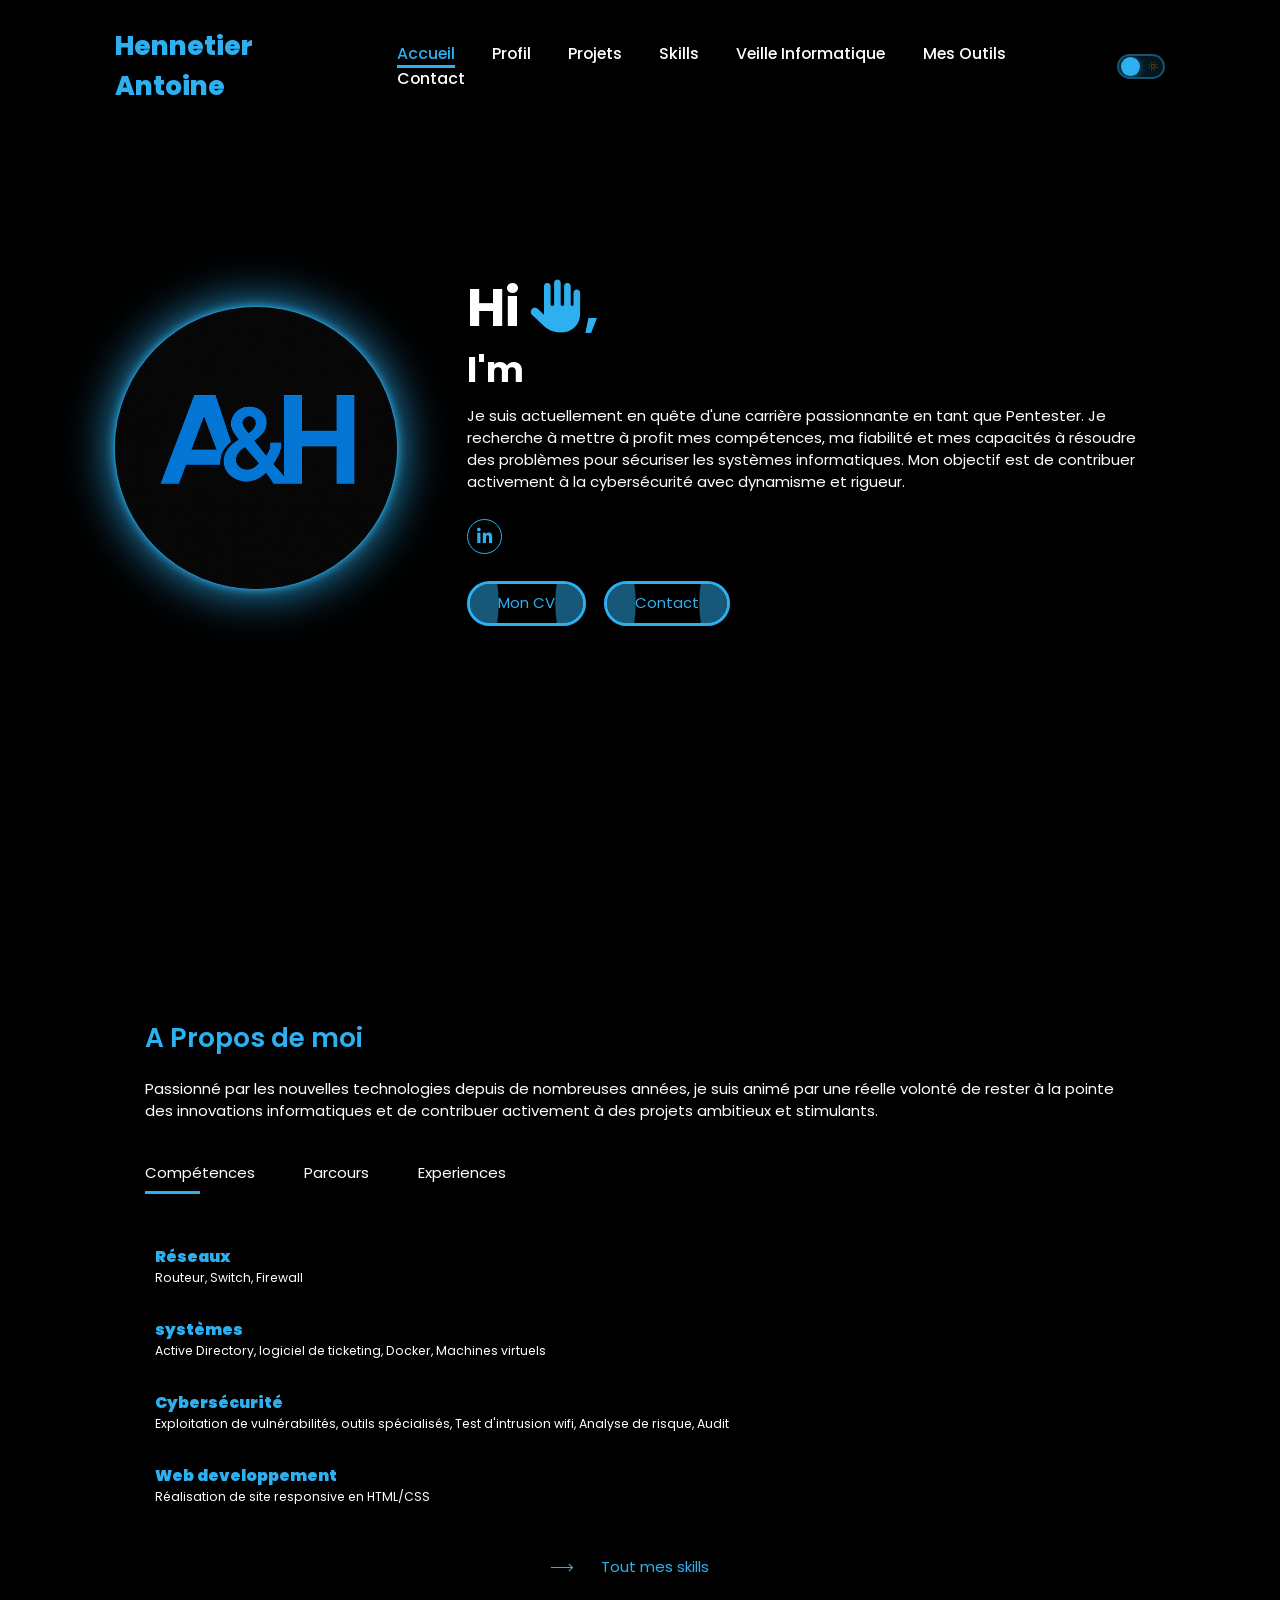
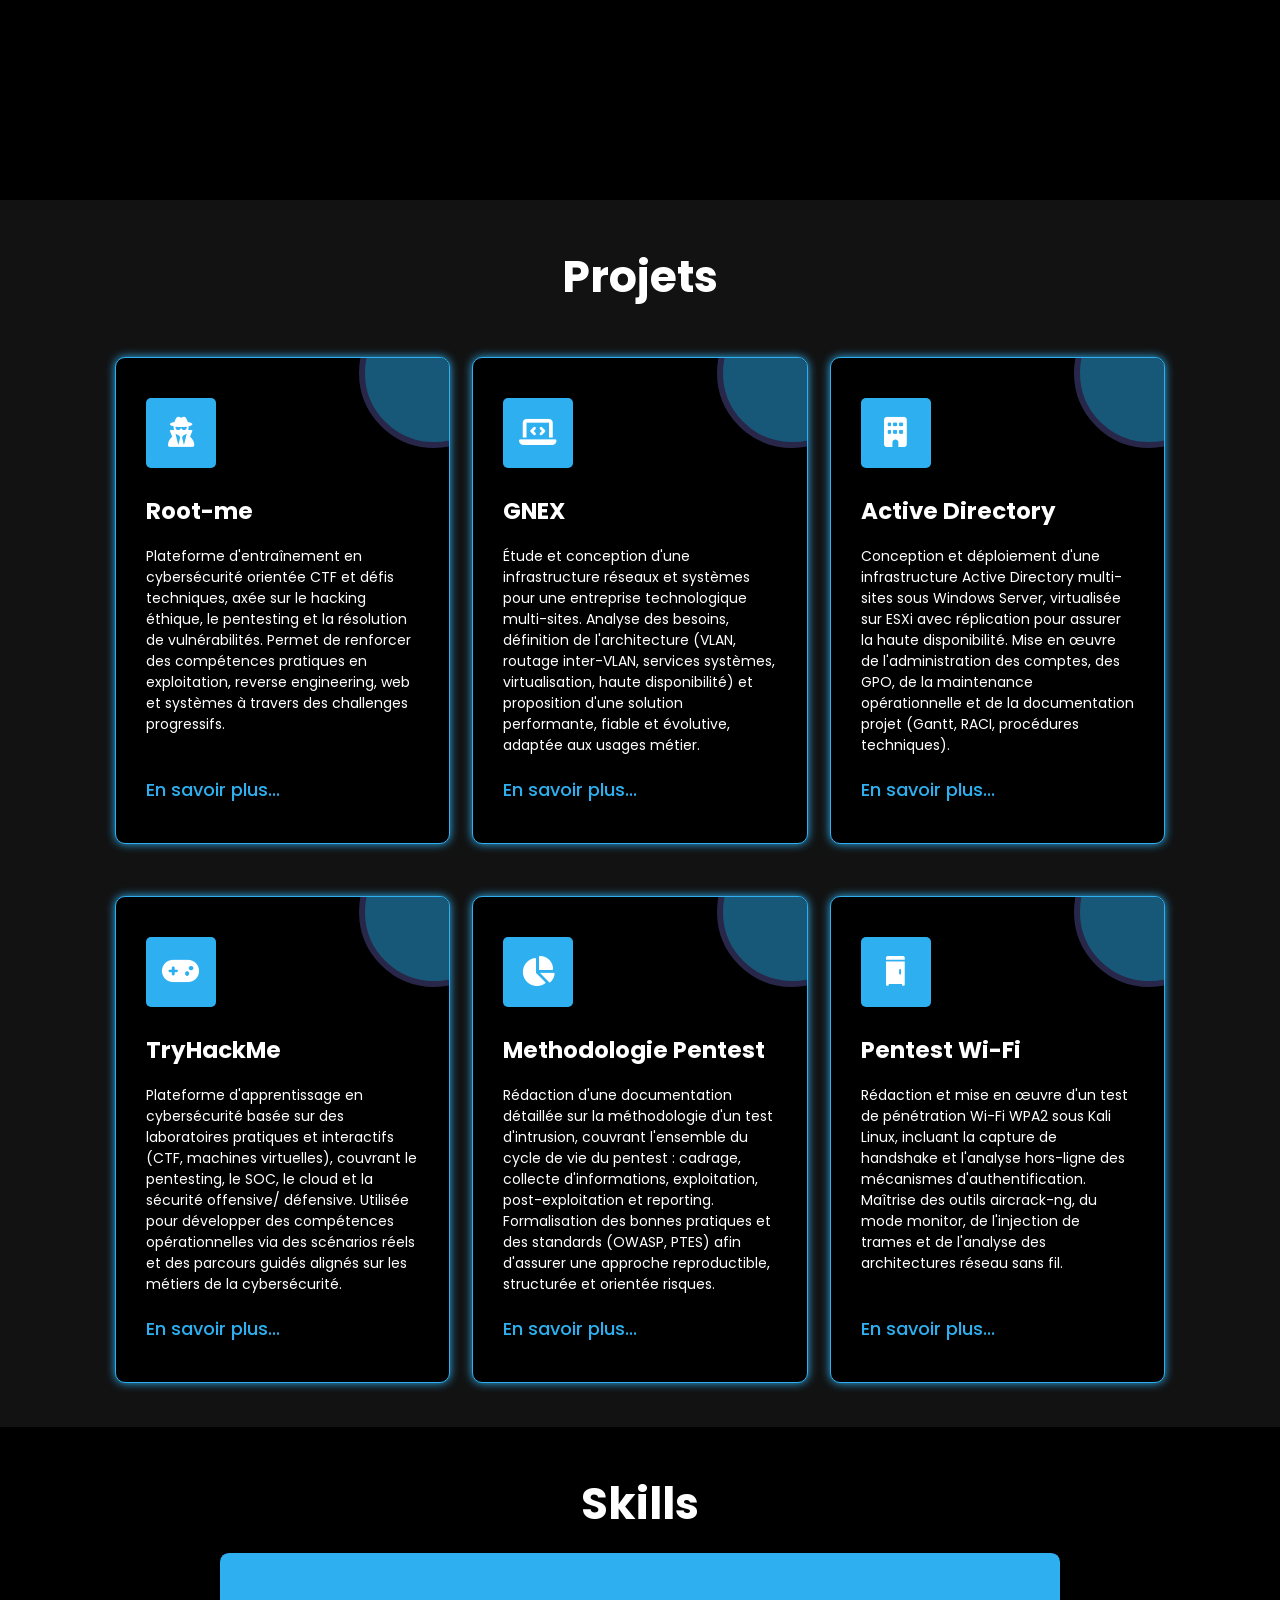
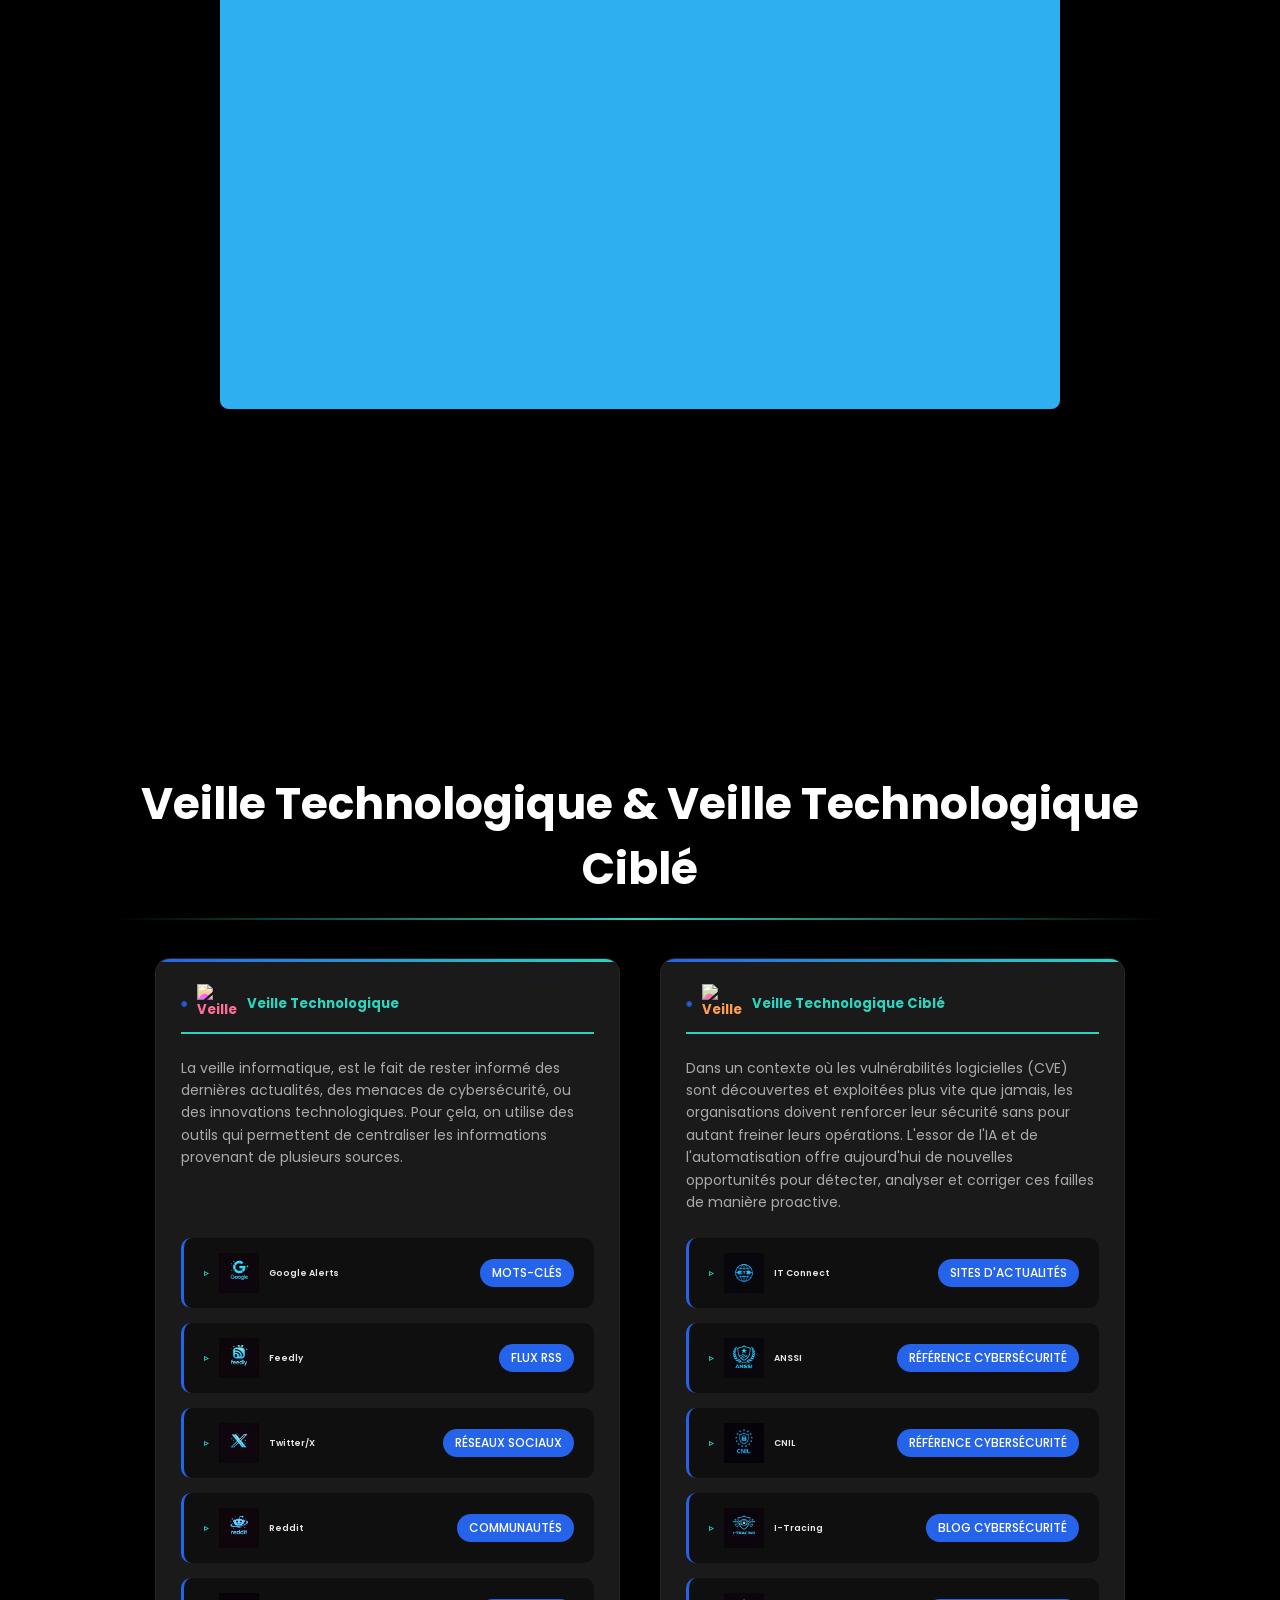
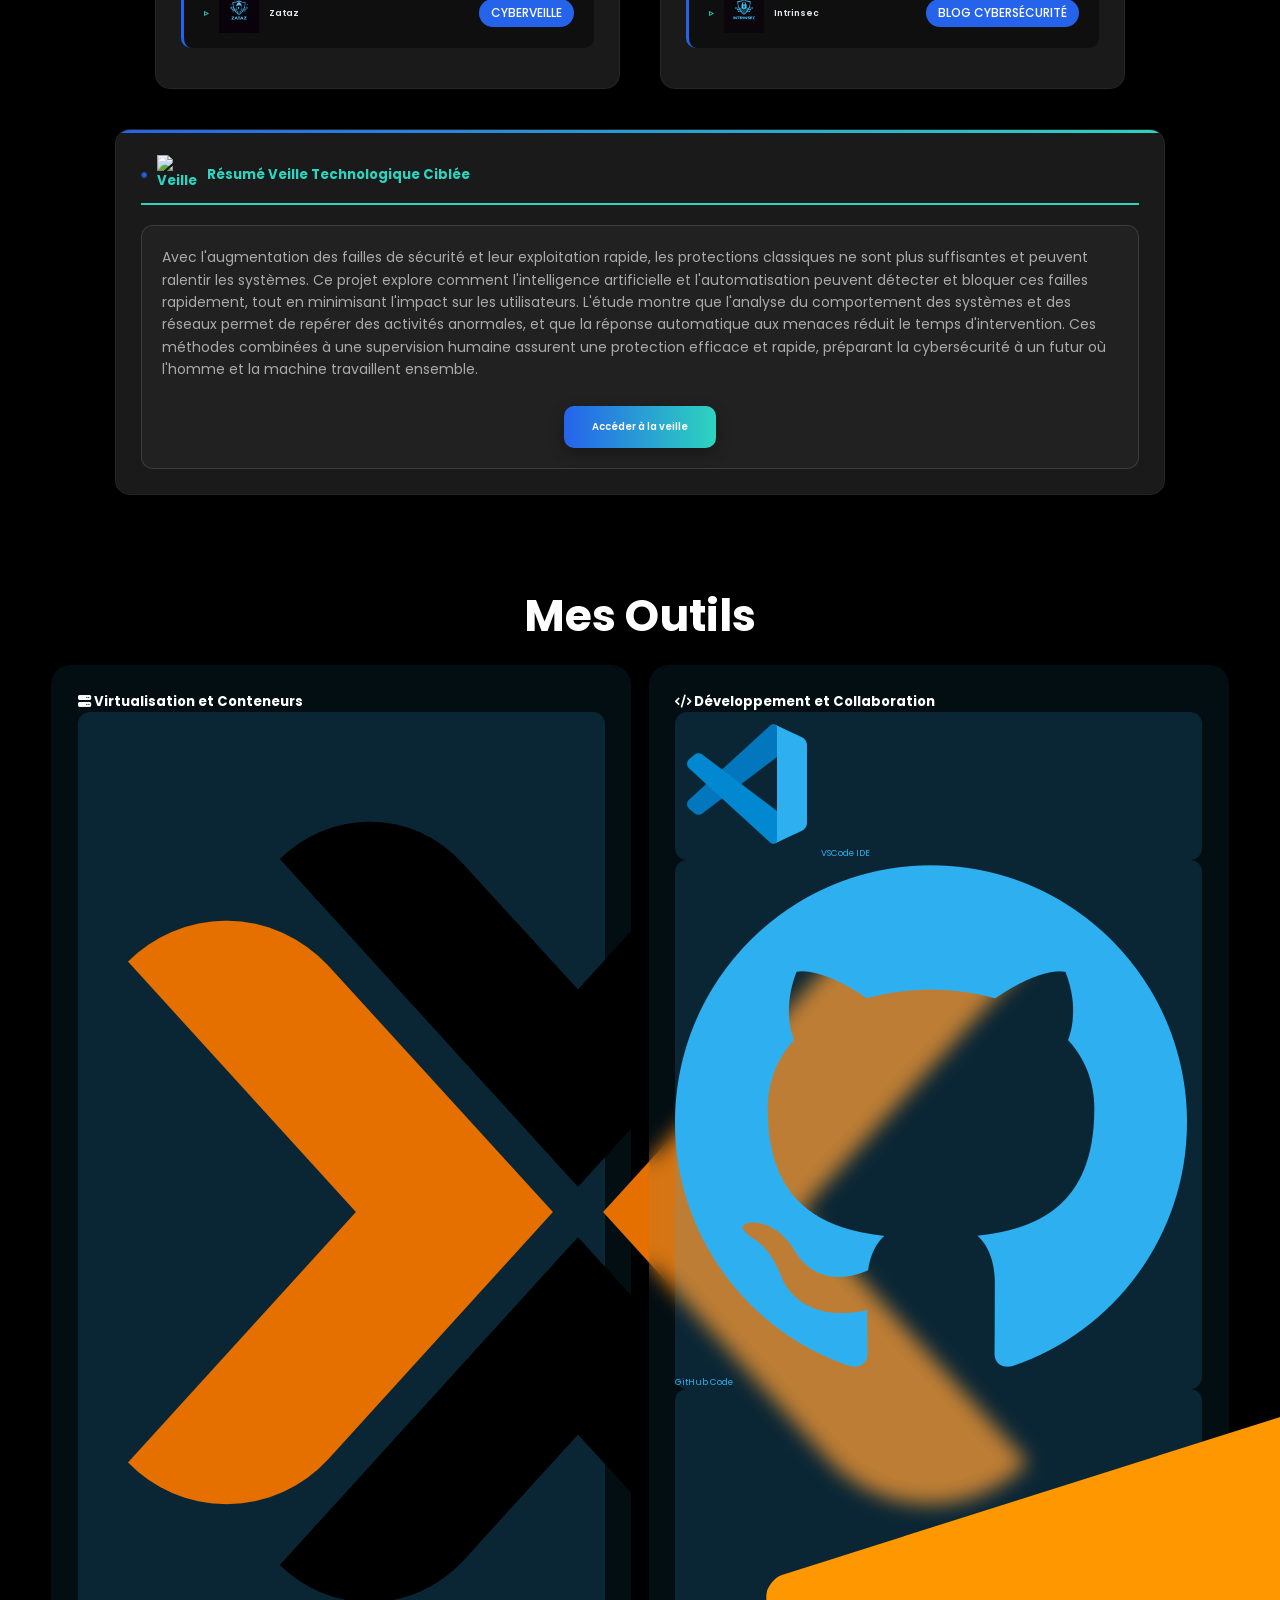
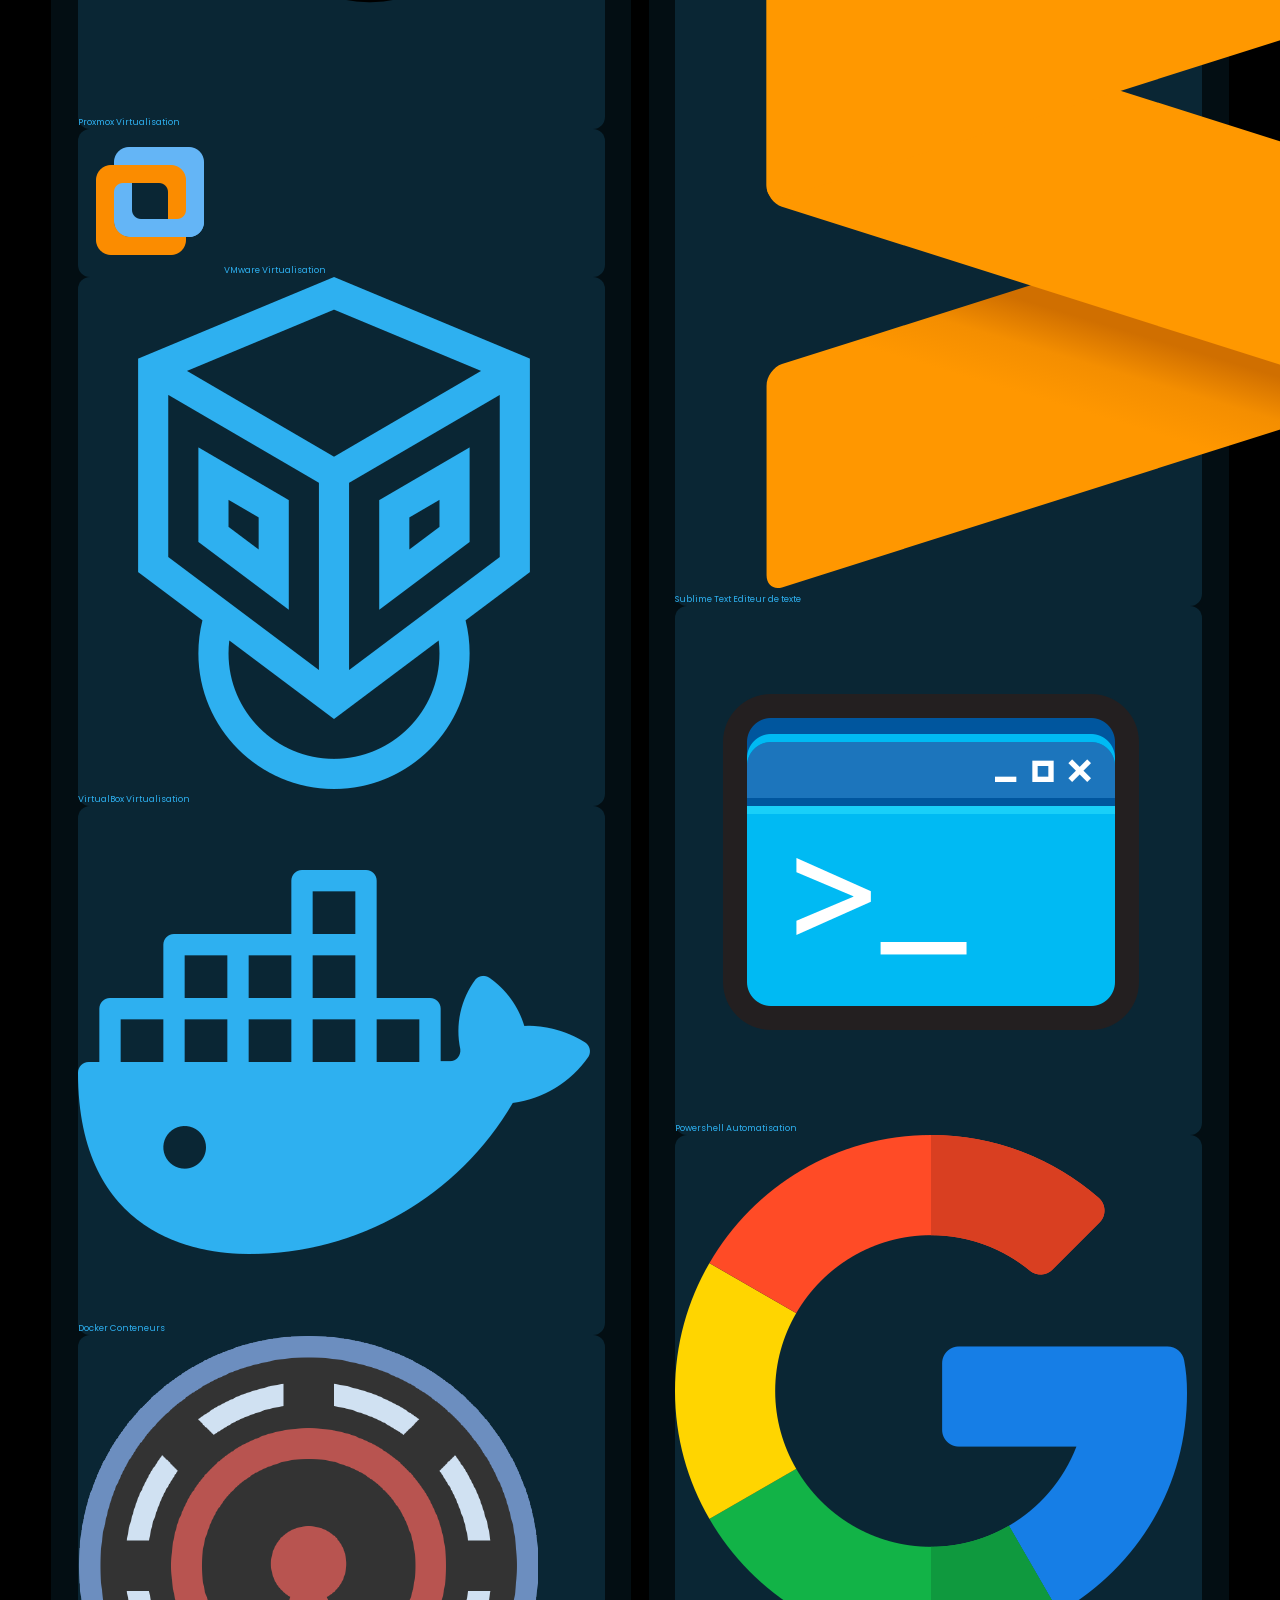
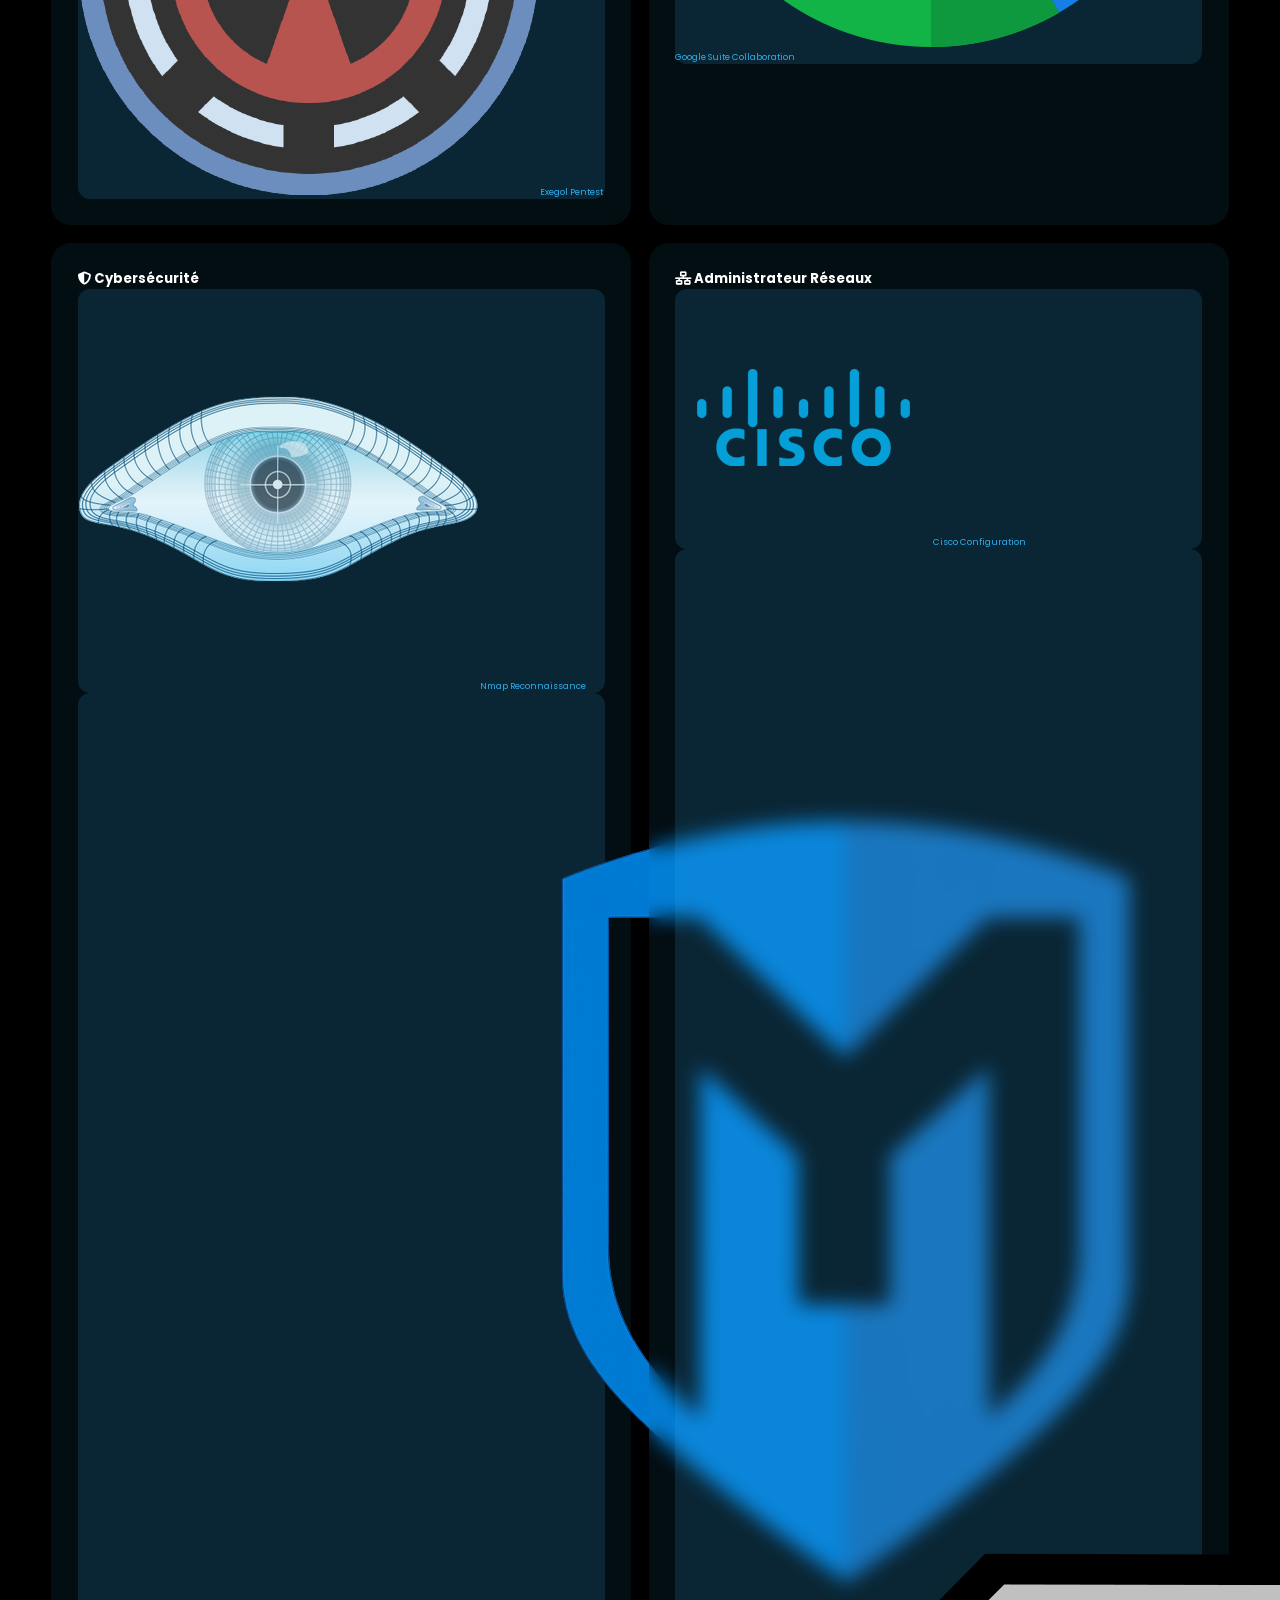
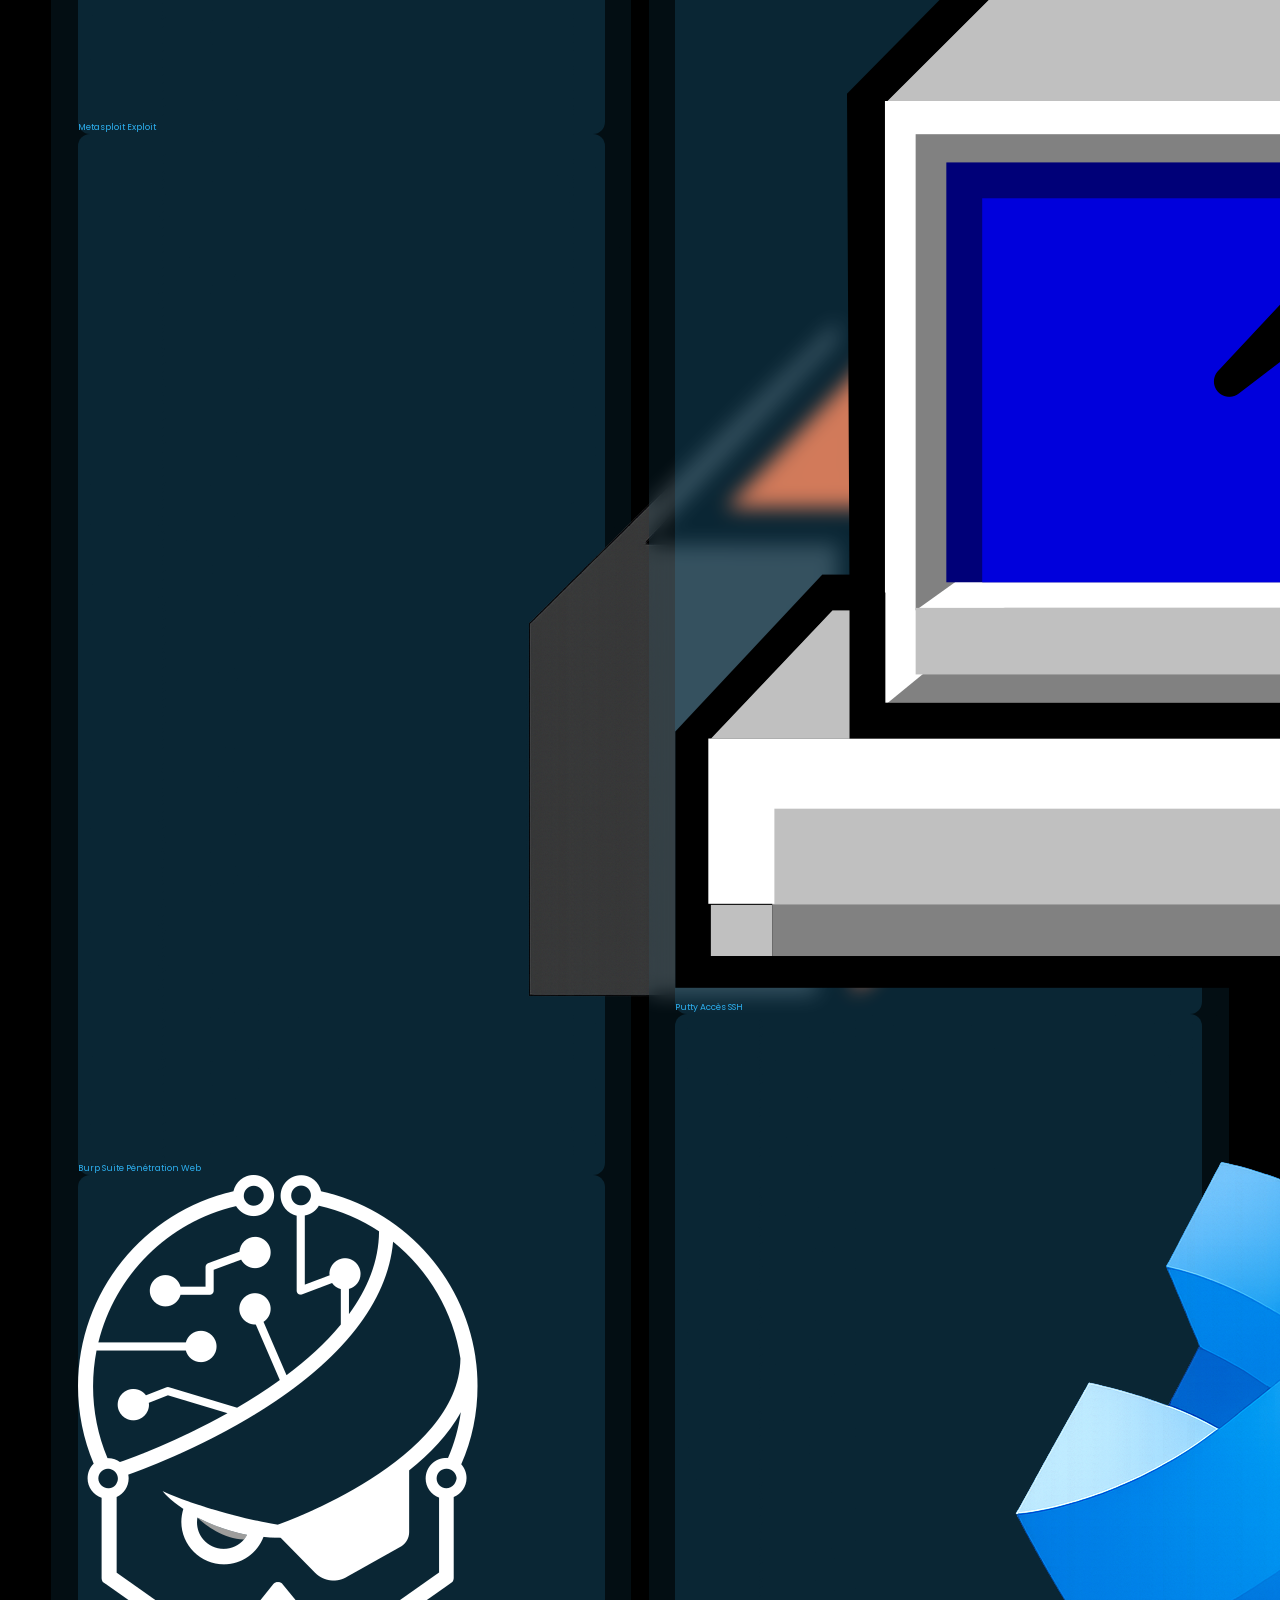
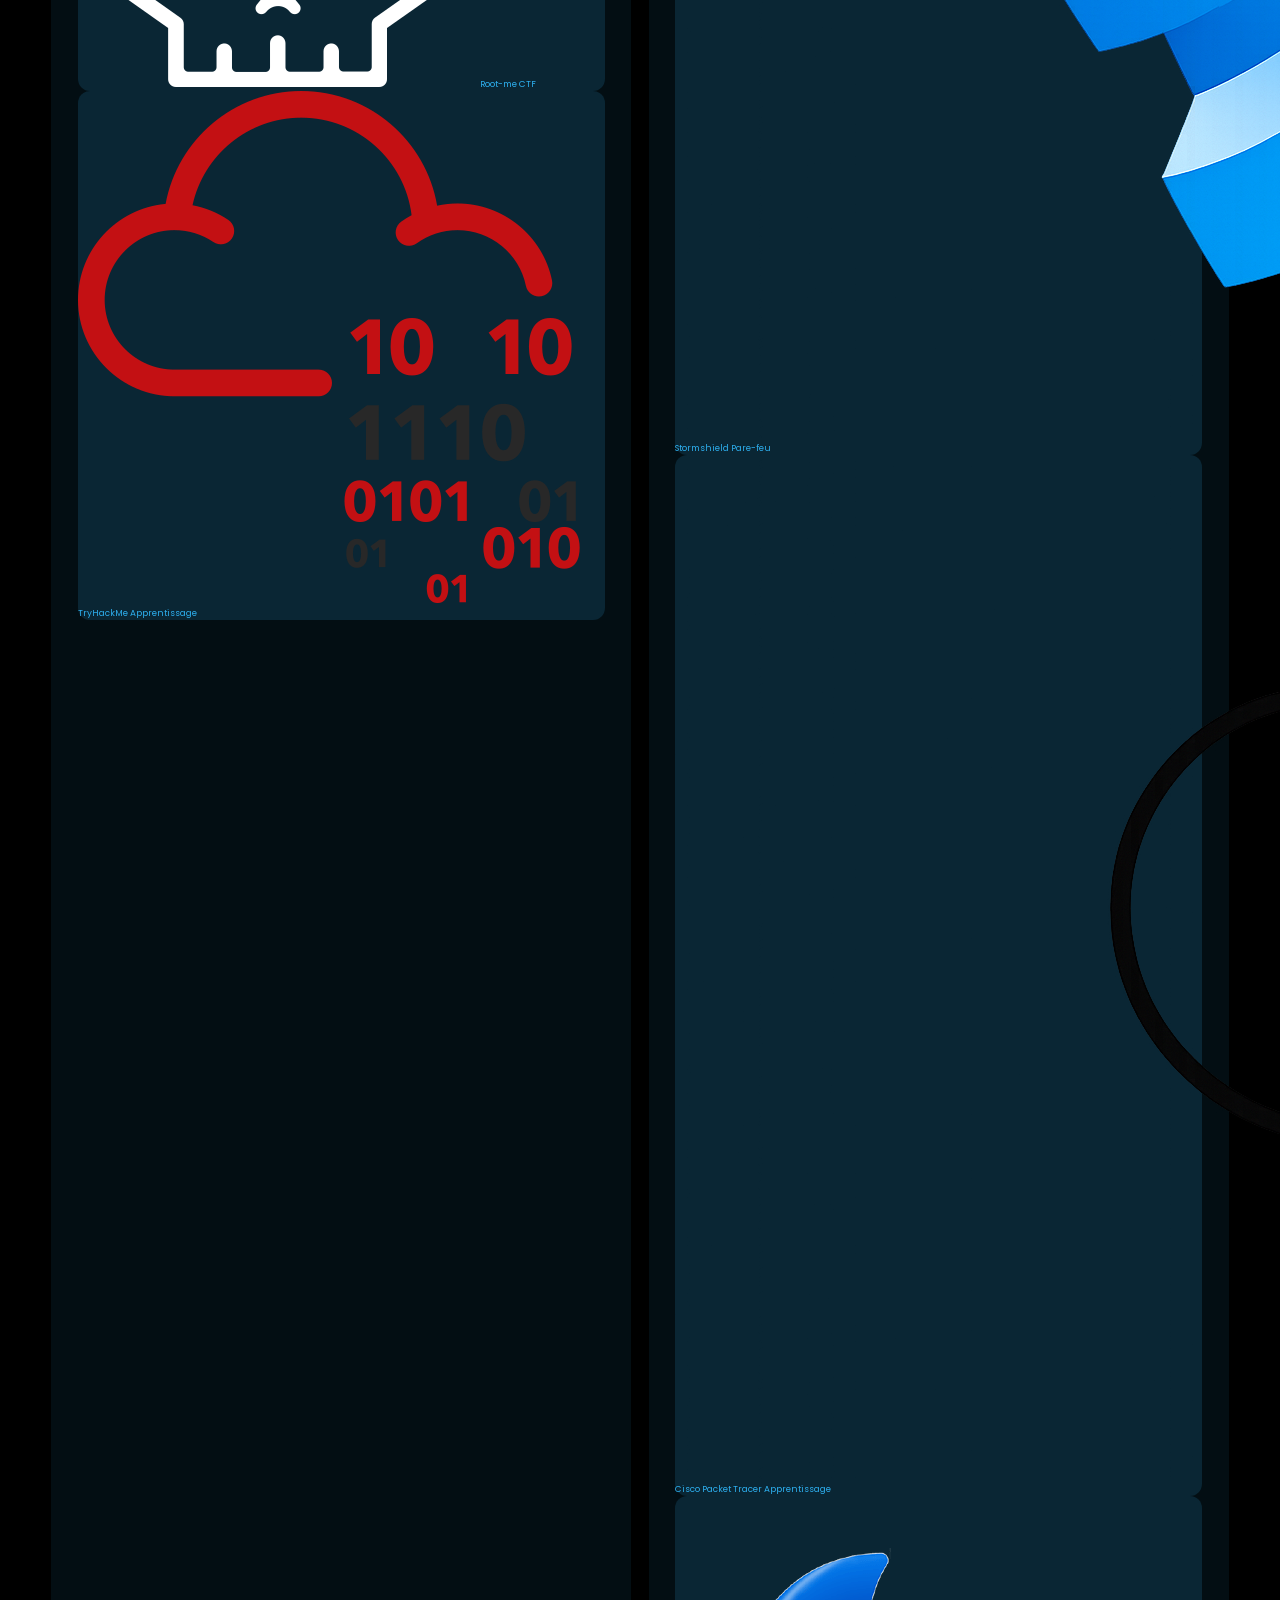
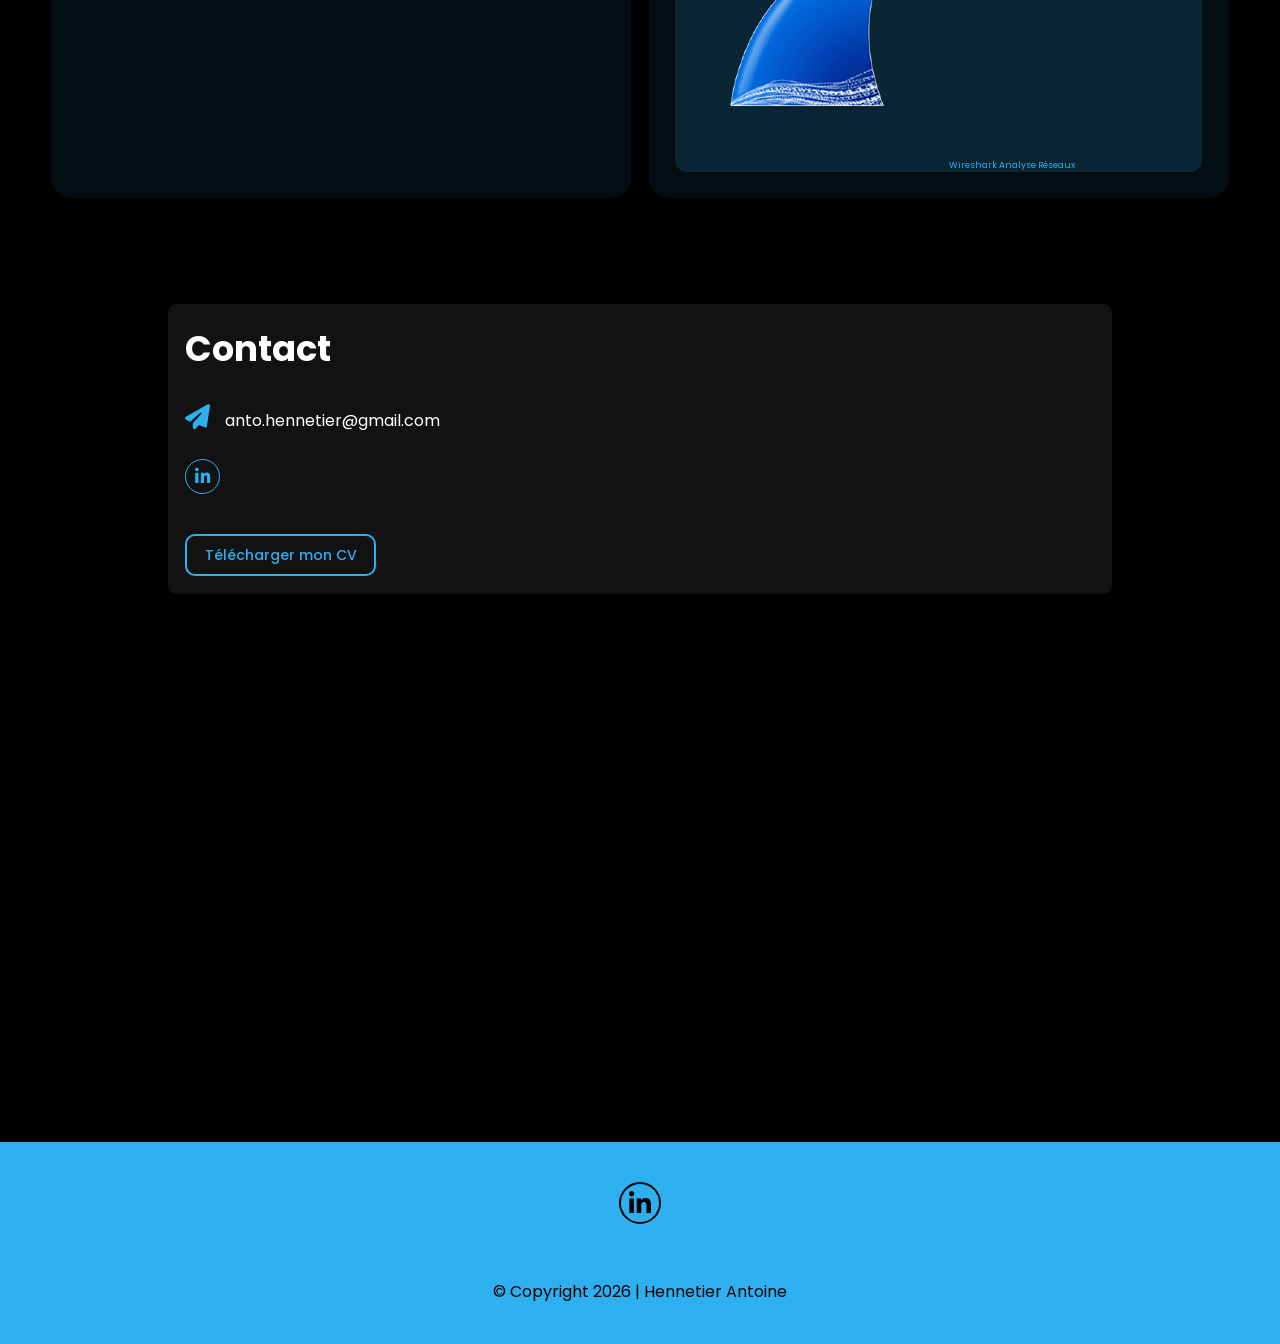
==== commit 10ccd8c9: "officiel" ====
--- a/index.html
+++ b/index.html
@@ -67,9 +67,6 @@
         <div class="social-icon" data-aos="fade-up" data-aos-duration="1000">
           <a href="https://www.linkedin.com/in/antoine-hennetier-092492327"
             ><i class="fa-brands fa-linkedin-in"></i
-          ></a>
-          <a href="https://github.com/dashboard"
-            ><i class="fa-brands fa-github"></i
           ></a>
         </div>
 
@@ -118,7 +115,7 @@
                   </li>
                   <li>
                     <span> systèmes</span><br />
-                    Active Directory, logiciel de ticketing, Reverse proxy, Machines virtuels
+                    Active Directory, logiciel de ticketing, Docker, Machines virtuels
                   </li>
                   <li>
                     <span>Cybersécurité</span><br />
@@ -138,14 +135,14 @@
                 <ul>
                    <li>
                     <span>2026 - 2029</span><br />
-                    Licence et Master en alternance de 3 ans au
+                    Licence et Master en alternance de 3 ans
                     <a href="" class="learn-more"
                       ></a
                     >
                   </li>
                   <li>
                     <span>2024 - 2026</span><br />
-                    BTS SIO option SISR en alternance de 2 ans au
+                    BTS SIO option SISR en alternance 2 ans au
                     <a href="https://www.credit-agricole.fr/ca-pca/particulier.html" class="learn-more"
                       >Crédit Agricole</a
                     >
@@ -571,7 +568,7 @@
             l'homme et la machine travaillent ensemble.
           </p>
           <div class="tech-button-box">
-            <a href="https://docs.google.com/spreadsheets/d/1KQ4R7UDa0UlzjJIlZMLckLLw4BgvhJlL/edit"
+            <a href="https://docs.google.com/spreadsheets/d/1eir4tcHboeFt0xGhysE_zHsNAr7AZY-N/edit"
               target="_blank"
               class="btn-tech">
               Accéder à la veille
@@ -586,7 +583,7 @@
       <div class="container mx-auto px-4">
         <h2 class="heading">Mes Outils</h2>
 
-        <!-- ✅ MODIFIÉ : flex Tailwind remplacé par outils-inner (CSS natif responsive) -->
+        <!-- MODIFIÉ : flex Tailwind remplacé par outils-inner (CSS natif responsive) -->
         <div class="outils-inner">
 
           <!-- Virtualisation et Conteneurs -->
@@ -742,9 +739,6 @@
               <a href="https://www.linkedin.com/in/antoine-hennetier-092492327"
                 ><i class="fa-brands fa-linkedin-in"></i
               ></a>
-              <a href="https://github.com/dashboard"
-                ><i class="fa-brands fa-github"></i
-              ></a>
             </div>
             <button class="btn-cv">
               <a href="cvPortfolio.pdf" download="cvPortfolio.pdf">Télécharger mon CV</a>
@@ -761,9 +755,7 @@
         <a href="https://www.linkedin.com/in/antoine-hennetier-092492327"
           ><i class="fa-brands fa-linkedin-in"></i
         ></a>
-        <a href="https://github.com/dashboard"
-          ><i class="fa-brands fa-github"></i
-        ></a>
+
       </div>
       <p class="copyright">© Copyright 2026 | Hennetier Antoine</p>
     </footer>
